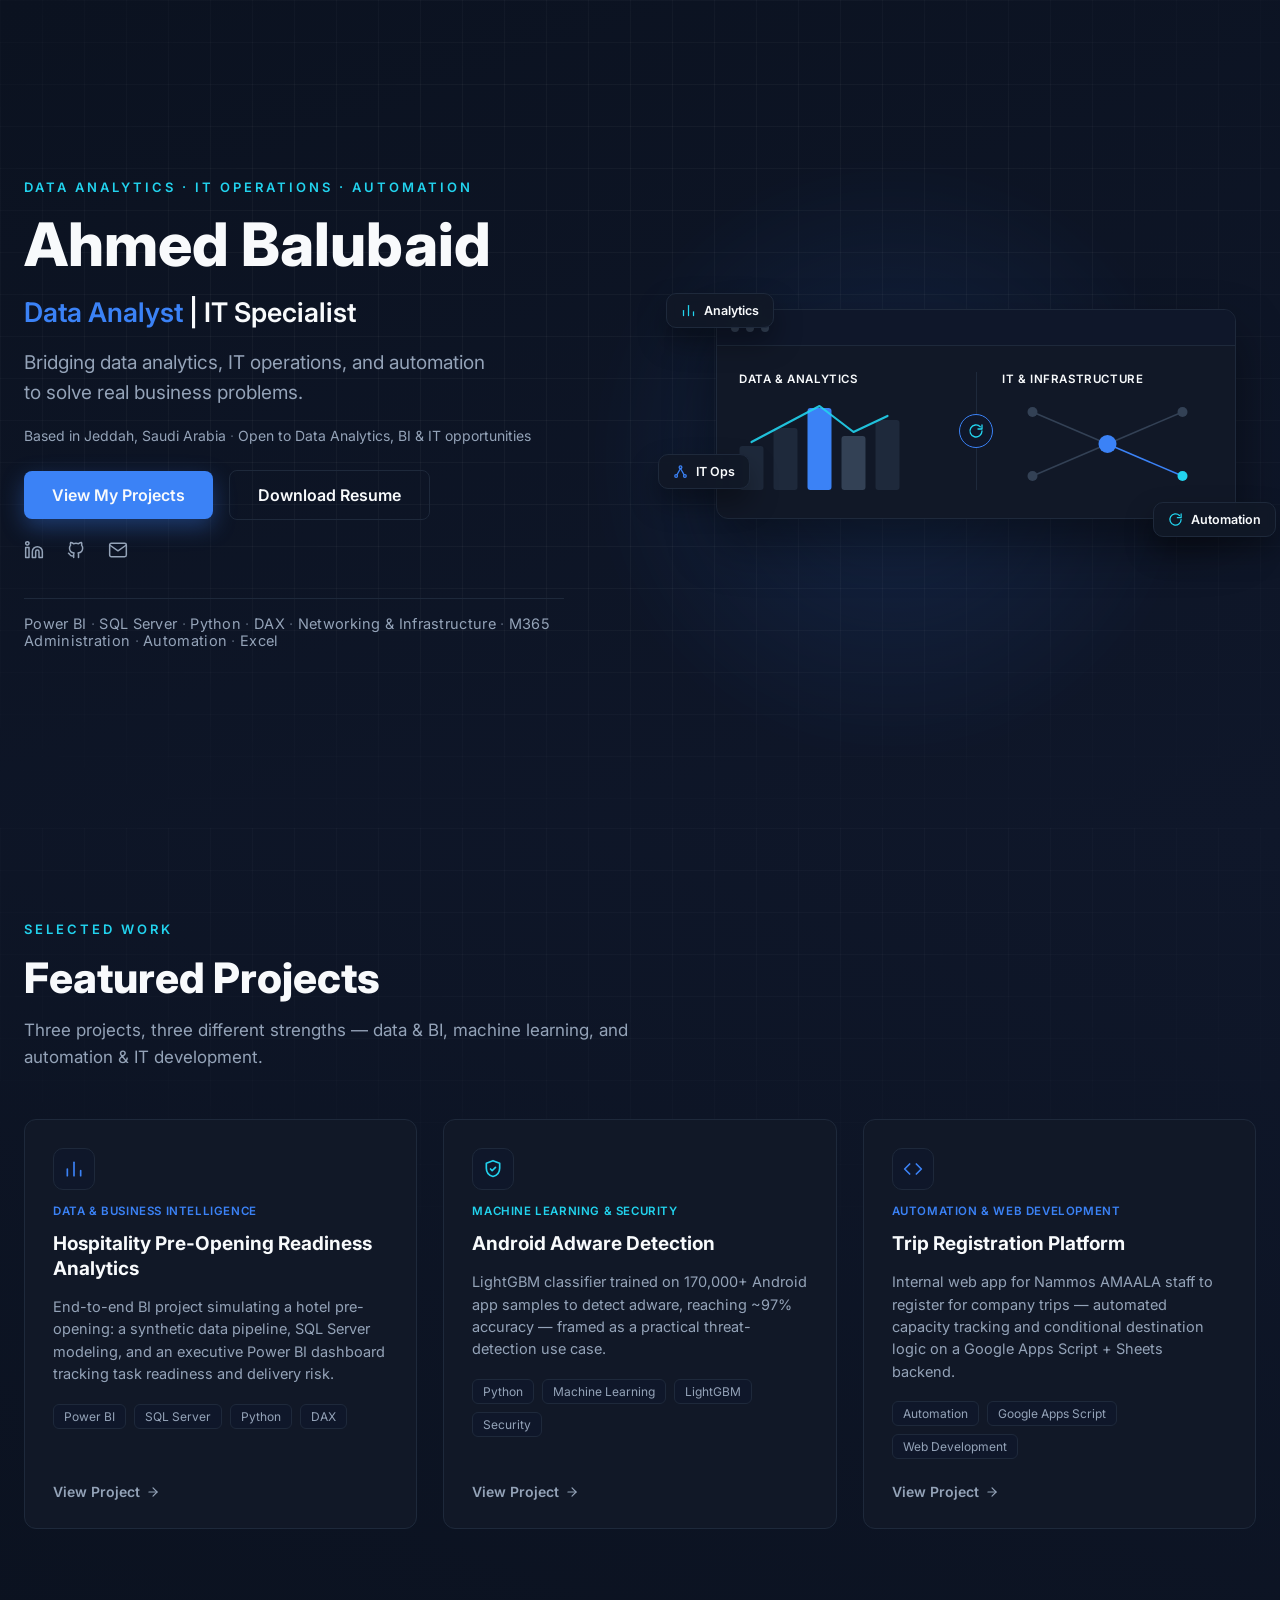
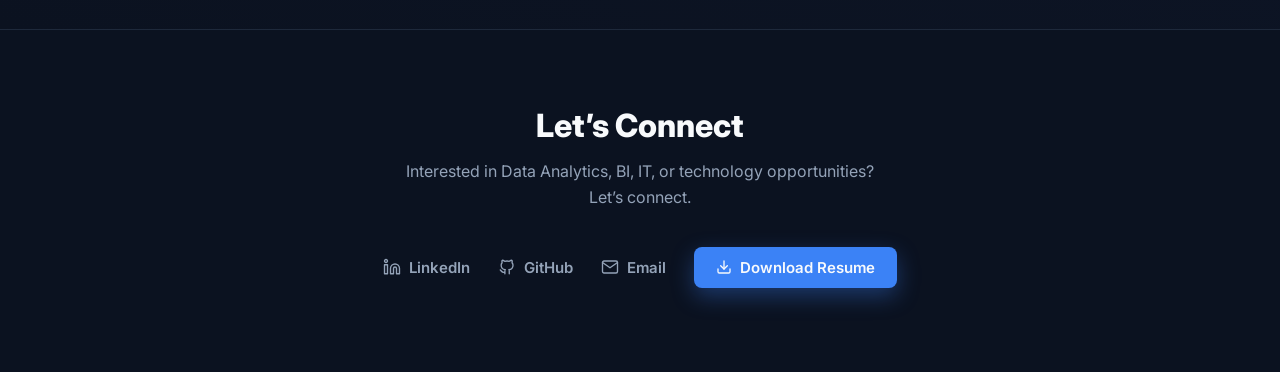
==== index.html @ 6ef2475c "Initial portfolio website" ====
<!doctype html>
<html lang="en">
<head>
  <meta charset="UTF-8" />
  <meta name="viewport" content="width=device-width, initial-scale=1.0" />
  <title>Ahmed Balubaid — Data Analyst | IT Specialist</title>
  <meta name="description" content="Portfolio of Ahmed Balubaid — Data Analyst & IT Specialist bridging data analytics, IT operations, and automation to solve real business problems." />

  <link rel="preconnect" href="https://fonts.googleapis.com">
  <link rel="preconnect" href="https://fonts.gstatic.com" crossorigin>
  <link href="https://fonts.googleapis.com/css2?family=Inter:wght@400;500;600;700;800&display=swap" rel="stylesheet">

  <link rel="stylesheet" href="assets/style.css">
</head>
<body>

  <!-- ============ HERO ============ -->
  <header class="hero" id="home">
    <div class="hero-grid" aria-hidden="true"></div>
    <div class="hero-glow" aria-hidden="true"></div>

    <div class="hero-inner">

      <div class="hero-content">
        <span class="eyebrow fade fade-1">Data Analytics &middot; IT Operations &middot; Automation</span>

        <h1 class="hero-name fade fade-2">Ahmed Balubaid</h1>

        <div class="hero-role fade fade-3">
          <span class="text-blue">Data Analyst</span> <span class="text-primary">| IT Specialist</span>
        </div>

        <p class="hero-tagline fade fade-3">
          Bridging data analytics, IT operations, and automation to solve real business problems.
        </p>

        <div class="hero-location fade fade-3">
          Based in Jeddah, Saudi Arabia <span class="dot">&middot;</span> Open to Data Analytics, BI &amp; IT opportunities
        </div>

        <div class="hero-actions fade fade-4">
          <a href="#projects" class="btn btn-primary">View My Projects</a>
          <a href="assets/AhmedBalubaid_CV.pdf" class="btn btn-secondary" download>Download Resume</a>
        </div>

        <div class="hero-social fade fade-5">
          <a class="social-link" href="https://www.linkedin.com/in/ahmedbalubaid" target="_blank" rel="noopener" aria-label="LinkedIn">
            <svg width="20" height="20" viewBox="0 0 24 24" fill="none" stroke="currentColor" stroke-width="1.8" stroke-linecap="round" stroke-linejoin="round"><path d="M16 8a6 6 0 0 1 6 6v7h-4v-7a2 2 0 0 0-2-2 2 2 0 0 0-2 2v7h-4v-7a6 6 0 0 1 6-6z"></path><rect x="2" y="9" width="4" height="12"></rect><circle cx="4" cy="4" r="2"></circle></svg>
          </a>
          <!-- TODO: replace # with your GitHub profile URL -->
          <a class="social-link" href="#" aria-label="GitHub">
            <svg width="20" height="20" viewBox="0 0 24 24" fill="none" stroke="currentColor" stroke-width="1.8" stroke-linecap="round" stroke-linejoin="round"><path d="M9 19c-4.3 1.4-4.3-2.5-6-3m12 5v-3.5c0-1 .1-1.4-.5-2 2.8-.3 5.5-1.4 5.5-6a4.6 4.6 0 0 0-1.3-3.2 4.2 4.2 0 0 0-.1-3.2s-1.1-.3-3.5 1.3a12.3 12.3 0 0 0-6.2 0C6.7 2.8 5.6 3.1 5.6 3.1a4.2 4.2 0 0 0-.1 3.2A4.6 4.6 0 0 0 4.2 9.5c0 4.6 2.7 5.7 5.5 6-.6.6-.6 1.2-.5 2V21"></path></svg>
          </a>
          <a class="social-link" href="mailto:ahmadbalubaid8@gmail.com" aria-label="Email">
            <svg width="20" height="20" viewBox="0 0 24 24" fill="none" stroke="currentColor" stroke-width="1.8" stroke-linecap="round" stroke-linejoin="round"><rect x="2" y="4" width="20" height="16" rx="2"></rect><path d="m22 6-10 7L2 6"></path></svg>
          </a>
        </div>

        <div class="hero-skills fade fade-6">
          Power BI <span class="dot">&middot;</span> SQL Server <span class="dot">&middot;</span> Python <span class="dot">&middot;</span> DAX <span class="dot">&middot;</span> Networking &amp; Infrastructure <span class="dot">&middot;</span> M365 Administration <span class="dot">&middot;</span> Automation <span class="dot">&middot;</span> Excel
        </div>
      </div>

      <div class="hero-visual">
        <div class="mockup-card fade fade-4">
          <div class="mockup-chrome"><span></span><span></span><span></span></div>

          <div class="mockup-split">
            <div class="mockup-col">
              <div class="mockup-label">Data &amp; Analytics</div>
              <svg width="100%" height="92" viewBox="0 0 210 92" fill="none">
                <rect x="0" y="48" width="24" height="44" rx="3" fill="#1E293B"></rect>
                <rect x="34" y="30" width="24" height="62" rx="3" fill="#1E293B"></rect>
                <rect x="68" y="10" width="24" height="82" rx="3" fill="#3B82F6"></rect>
                <rect x="102" y="38" width="24" height="54" rx="3" fill="#334155"></rect>
                <rect x="136" y="22" width="24" height="70" rx="3" fill="#1E293B"></rect>
                <polyline points="12,44 46,26 80,8 114,34 148,18" fill="none" stroke="#22D3EE" stroke-width="2.2" stroke-linecap="round" stroke-linejoin="round" opacity="0.9"></polyline>
              </svg>
            </div>

            <div class="mockup-bridge">
              <div class="bridge-line"></div>
              <div class="bridge-badge">
                <svg width="16" height="16" viewBox="0 0 24 24" fill="none" stroke="#22D3EE" stroke-width="2" stroke-linecap="round" stroke-linejoin="round">
                  <path d="M21 12a9 9 0 1 1-2.6-6.4"></path>
                  <path d="M21 3v6h-6"></path>
                </svg>
              </div>
            </div>

            <div class="mockup-col">
              <div class="mockup-label">IT &amp; Infrastructure</div>
              <svg width="100%" height="92" viewBox="0 0 210 92" fill="none">
                <line x1="105" y1="46" x2="30" y2="14" stroke="#334155" stroke-width="1.5"></line>
                <line x1="105" y1="46" x2="180" y2="14" stroke="#334155" stroke-width="1.5"></line>
                <line x1="105" y1="46" x2="30" y2="78" stroke="#334155" stroke-width="1.5"></line>
                <line x1="105" y1="46" x2="180" y2="78" stroke="#3B82F6" stroke-width="1.5"></line>
                <circle cx="105" cy="46" r="9" fill="#3B82F6"></circle>
                <circle cx="30" cy="14" r="5" fill="#334155"></circle>
                <circle cx="180" cy="14" r="5" fill="#334155"></circle>
                <circle cx="30" cy="78" r="5" fill="#334155"></circle>
                <circle cx="180" cy="78" r="5" fill="#22D3EE"></circle>
              </svg>
            </div>
          </div>
        </div>

        <div class="float-chip chip-a fade fade-5">
          <svg width="15" height="15" viewBox="0 0 24 24" fill="none" stroke="#22D3EE" stroke-width="2" stroke-linecap="round" stroke-linejoin="round"><line x1="4" y1="20" x2="4" y2="12"></line><line x1="12" y1="20" x2="12" y2="4"></line><line x1="20" y1="20" x2="20" y2="14"></line></svg>
          <span>Analytics</span>
        </div>

        <div class="float-chip chip-b fade fade-5">
          <svg width="15" height="15" viewBox="0 0 24 24" fill="none" stroke="#3B82F6" stroke-width="2" stroke-linecap="round" stroke-linejoin="round"><circle cx="12" cy="5" r="2.2"></circle><circle cx="5" cy="19" r="2.2"></circle><circle cx="19" cy="19" r="2.2"></circle><line x1="12" y1="7.2" x2="6.4" y2="17"></line><line x1="12" y1="7.2" x2="17.6" y2="17"></line></svg>
          <span>IT Ops</span>
        </div>

        <div class="float-chip chip-c fade fade-5">
          <svg width="15" height="15" viewBox="0 0 24 24" fill="none" stroke="#22D3EE" stroke-width="2" stroke-linecap="round" stroke-linejoin="round"><path d="M21 12a9 9 0 1 1-2.6-6.4"></path><path d="M21 3v6h-6"></path></svg>
          <span>Automation</span>
        </div>
      </div>

    </div>
  </header>

  <!-- ============ FEATURED PROJECTS ============ -->
  <section class="projects" id="projects">
    <div class="projects-grid-bg" aria-hidden="true"></div>

    <div class="projects-inner">
      <span class="eyebrow">Selected Work</span>
      <h2 class="section-title">Featured Projects</h2>
      <p class="section-subtitle">
        Three projects, three different strengths &mdash; data &amp; BI, machine learning, and automation &amp; IT development.
      </p>

      <div class="projects-grid">

        <article class="project-card">
          <div class="project-icon">
            <svg width="20" height="20" viewBox="0 0 24 24" fill="none" stroke="#3B82F6" stroke-width="2" stroke-linecap="round" stroke-linejoin="round"><line x1="4" y1="20" x2="4" y2="12"></line><line x1="12" y1="20" x2="12" y2="4"></line><line x1="20" y1="20" x2="20" y2="14"></line></svg>
          </div>
          <div class="project-tag" style="color:#3B82F6;">Data &amp; Business Intelligence</div>
          <h3 class="project-title">Hospitality Pre-Opening Readiness Analytics</h3>
          <p class="project-desc">
            End-to-end BI project simulating a hotel pre-opening: a synthetic data pipeline, SQL Server modeling, and an executive Power BI dashboard tracking task readiness and delivery risk.
          </p>
          <div class="project-tags">
            <span>Power BI</span><span>SQL Server</span><span>Python</span><span>DAX</span>
          </div>
          <!-- TODO: link to repo / case study -->
          <a class="project-link" href="#">
            View Project
            <svg width="14" height="14" viewBox="0 0 24 24" fill="none" stroke="currentColor" stroke-width="2" stroke-linecap="round" stroke-linejoin="round"><line x1="5" y1="12" x2="19" y2="12"></line><polyline points="12 5 19 12 12 19"></polyline></svg>
          </a>
        </article>

        <article class="project-card">
          <div class="project-icon">
            <svg width="20" height="20" viewBox="0 0 24 24" fill="none" stroke="#22D3EE" stroke-width="2" stroke-linecap="round" stroke-linejoin="round"><path d="M12 2 4 5v6c0 5 3.4 8.7 8 10 4.6-1.3 8-5 8-10V5z"></path><polyline points="9 12 11 14 15 10"></polyline></svg>
          </div>
          <div class="project-tag" style="color:#22D3EE;">Machine Learning &amp; Security</div>
          <h3 class="project-title">Android Adware Detection</h3>
          <p class="project-desc">
            LightGBM classifier trained on 170,000+ Android app samples to detect adware, reaching ~97% accuracy &mdash; framed as a practical threat-detection use case.
          </p>
          <div class="project-tags">
            <span>Python</span><span>Machine Learning</span><span>LightGBM</span><span>Security</span>
          </div>
          <!-- TODO: link to repo / case study -->
          <a class="project-link" href="#">
            View Project
            <svg width="14" height="14" viewBox="0 0 24 24" fill="none" stroke="currentColor" stroke-width="2" stroke-linecap="round" stroke-linejoin="round"><line x1="5" y1="12" x2="19" y2="12"></line><polyline points="12 5 19 12 12 19"></polyline></svg>
          </a>
        </article>

        <article class="project-card">
          <div class="project-icon">
            <svg width="20" height="20" viewBox="0 0 24 24" fill="none" stroke="#3B82F6" stroke-width="2" stroke-linecap="round" stroke-linejoin="round"><polyline points="16 18 22 12 16 6"></polyline><polyline points="8 6 2 12 8 18"></polyline></svg>
          </div>
          <div class="project-tag" style="color:#3B82F6;">Automation &amp; Web Development</div>
          <h3 class="project-title">Trip Registration Platform</h3>
          <p class="project-desc">
            Internal web app for Nammos AMAALA staff to register for company trips &mdash; automated capacity tracking and conditional destination logic on a Google Apps Script + Sheets backend.
          </p>
          <div class="project-tags">
            <span>Automation</span><span>Google Apps Script</span><span>Web Development</span>
          </div>
          <!-- TODO: link to repo / case study -->
          <a class="project-link" href="#">
            View Project
            <svg width="14" height="14" viewBox="0 0 24 24" fill="none" stroke="currentColor" stroke-width="2" stroke-linecap="round" stroke-linejoin="round"><line x1="5" y1="12" x2="19" y2="12"></line><polyline points="12 5 19 12 12 19"></polyline></svg>
          </a>
        </article>

      </div>
    </div>
  </section>

  <!-- ============ LET'S CONNECT / FOOTER ============ -->
  <footer class="connect" id="connect">
    <div class="connect-inner">
      <h2 class="connect-title">Let&rsquo;s Connect</h2>
      <p class="connect-text">Interested in Data Analytics, BI, IT, or technology opportunities? Let&rsquo;s connect.</p>

      <div class="connect-links">
        <a class="connect-link" href="https://www.linkedin.com/in/ahmedbalubaid" target="_blank" rel="noopener">
          <svg width="18" height="18" viewBox="0 0 24 24" fill="none" stroke="currentColor" stroke-width="1.8" stroke-linecap="round" stroke-linejoin="round"><path d="M16 8a6 6 0 0 1 6 6v7h-4v-7a2 2 0 0 0-2-2 2 2 0 0 0-2 2v7h-4v-7a6 6 0 0 1 6-6z"></path><rect x="2" y="9" width="4" height="12"></rect><circle cx="4" cy="4" r="2"></circle></svg>
          LinkedIn
        </a>
        <!-- TODO: replace # with your GitHub profile URL -->
        <a class="connect-link" href="#">
          <svg width="18" height="18" viewBox="0 0 24 24" fill="none" stroke="currentColor" stroke-width="1.8" stroke-linecap="round" stroke-linejoin="round"><path d="M9 19c-4.3 1.4-4.3-2.5-6-3m12 5v-3.5c0-1 .1-1.4-.5-2 2.8-.3 5.5-1.4 5.5-6a4.6 4.6 0 0 0-1.3-3.2 4.2 4.2 0 0 0-.1-3.2s-1.1-.3-3.5 1.3a12.3 12.3 0 0 0-6.2 0C6.7 2.8 5.6 3.1 5.6 3.1a4.2 4.2 0 0 0-.1 3.2A4.6 4.6 0 0 0 4.2 9.5c0 4.6 2.7 5.7 5.5 6-.6.6-.6 1.2-.5 2V21"></path></svg>
          GitHub
        </a>
        <a class="connect-link" href="mailto:ahmadbalubaid8@gmail.com">
          <svg width="18" height="18" viewBox="0 0 24 24" fill="none" stroke="currentColor" stroke-width="1.8" stroke-linecap="round" stroke-linejoin="round"><rect x="2" y="4" width="20" height="16" rx="2"></rect><path d="m22 6-10 7L2 6"></path></svg>
          Email
        </a>
        <a class="connect-cta" href="assets/AhmedBalubaid_CV.pdf" download>
          <svg width="16" height="16" viewBox="0 0 24 24" fill="none" stroke="currentColor" stroke-width="2" stroke-linecap="round" stroke-linejoin="round"><path d="M21 15v4a2 2 0 0 1-2 2H5a2 2 0 0 1-2-2v-4"></path><polyline points="7 10 12 15 17 10"></polyline><line x1="12" y1="15" x2="12" y2="3"></line></svg>
          Download Resume
        </a>
      </div>
    </div>
  </footer>

</body>
</html>
---- assets/style.css ----
/* =========================================================
   Ahmed Balubaid — Portfolio
   Theme: dark navy / blue / cyan
   ========================================================= */

:root {
  --bg: #0B1220;
  --bg-secondary: #0F172A;
  --card-bg: #111827;
  --text-primary: #F8FAFC;
  --text-secondary: #94A3B8;
  --text-muted: #64748B;
  --blue: #3B82F6;
  --cyan: #22D3EE;
  --border: #1E293B;
  --border-light: #334155;
  --font: 'Inter', system-ui, -apple-system, sans-serif;
}

* { box-sizing: border-box; }

html { scroll-behavior: smooth; }

body {
  margin: 0;
  font-family: var(--font);
  background: var(--bg);
  color: var(--text-primary);
}

a { text-decoration: none; color: var(--text-secondary); }
a:hover { color: var(--cyan); }

.eyebrow {
  display: inline-block;
  font-size: 13px;
  font-weight: 600;
  letter-spacing: 3px;
  text-transform: uppercase;
  color: var(--cyan);
}

.text-blue { color: var(--blue); }
.text-primary { color: var(--text-primary); }
.dot { opacity: .5; }

/* ---------- entrance animation ---------- */
@keyframes fadeUp {
  from { opacity: 0; transform: translateY(18px); }
  to   { opacity: 1; transform: translateY(0); }
}
.fade { animation: fadeUp .7s ease both; }
.fade-1 { animation-delay: .05s; }
.fade-2 { animation-delay: .15s; }
.fade-3 { animation-delay: .25s; }
.fade-4 { animation-delay: .35s; }
.fade-5 { animation-delay: .45s; }
.fade-6 { animation-delay: .55s; }

@keyframes float {
  0%, 100% { transform: translateY(0); }
  50%      { transform: translateY(-8px); }
}

/* =========================================================
   HERO
   ========================================================= */

.hero {
  position: relative;
  min-height: 92vh;
  padding: 100px 24px;
  display: flex;
  align-items: center;
  background: linear-gradient(160deg, var(--bg) 0%, var(--bg-secondary) 100%);
  overflow: hidden;
}

.hero-grid {
  position: absolute;
  inset: 0;
  background-image:
    linear-gradient(rgba(255,255,255,0.035) 1px, transparent 1px),
    linear-gradient(90deg, rgba(255,255,255,0.035) 1px, transparent 1px);
  background-size: 42px 42px;
  -webkit-mask-image: radial-gradient(ellipse 90% 80% at 50% 40%, black 40%, transparent 90%);
          mask-image: radial-gradient(ellipse 90% 80% at 50% 40%, black 40%, transparent 90%);
  pointer-events: none;
}

.hero-glow {
  position: absolute;
  right: 6%;
  top: 18%;
  width: 620px;
  height: 620px;
  max-width: 70vw;
  background: radial-gradient(circle, var(--blue) 0%, transparent 70%);
  opacity: 0.14;
  filter: blur(10px);
  pointer-events: none;
}

.hero-inner {
  position: relative;
  z-index: 1;
  width: 100%;
  max-width: 1320px;
  margin: 0 auto;
  display: flex;
  align-items: center;
  justify-content: space-between;
  gap: 56px;
}

.hero-content {
  display: flex;
  flex-direction: column;
  gap: 18px;
  max-width: 540px;
  flex-shrink: 0;
}

.hero-name {
  margin: 0;
  font-size: clamp(40px, 6vw, 60px);
  line-height: 1.06;
  font-weight: 800;
}

.hero-role {
  font-size: clamp(22px, 4vw, 27px);
  font-weight: 600;
  line-height: 1.3;
}

.hero-tagline {
  margin: 0;
  font-size: clamp(17px, 2.4vw, 19px);
  line-height: 1.6;
  color: var(--text-secondary);
  max-width: 480px;
}

.hero-location {
  font-size: 14px;
  color: var(--text-secondary);
  opacity: 0.85;
}

.hero-actions {
  display: flex;
  flex-wrap: wrap;
  align-items: center;
  gap: 16px;
  margin-top: 8px;
}

.btn {
  font-weight: 600;
  font-size: 16px;
  padding: 14px 28px;
  border-radius: 8px;
  transition: transform .18s ease, box-shadow .18s ease, border-color .18s ease;
}

.btn-primary {
  background: var(--blue);
  color: var(--text-primary);
  box-shadow: 0 8px 22px rgba(59,130,246,0.35);
}
.btn-primary:hover {
  color: var(--text-primary);
  transform: translateY(-2px);
  box-shadow: 0 12px 28px rgba(59,130,246,0.45);
}

.btn-secondary {
  background: transparent;
  color: var(--text-primary);
  border: 1px solid var(--border);
}
.btn-secondary:hover {
  color: var(--text-primary);
  border-color: var(--blue);
  transform: translateY(-2px);
}

.hero-social {
  display: flex;
  align-items: center;
  gap: 22px;
  margin-top: 2px;
}

.social-link {
  display: inline-flex;
  color: var(--text-secondary);
  transition: color .18s ease, transform .18s ease;
}
.social-link:hover { transform: translateY(-2px); }

.hero-skills {
  margin-top: 20px;
  padding-top: 16px;
  border-top: 1px solid var(--border);
  font-size: 14.5px;
  letter-spacing: .3px;
  color: var(--text-secondary);
}

/* ---------- hero visual ---------- */

.hero-visual {
  position: relative;
  width: 560px;
  max-width: 100%;
  flex-shrink: 0;
  display: flex;
  align-items: center;
  justify-content: center;
}

.mockup-card {
  position: relative;
  width: 100%;
  max-width: 520px;
  background: var(--card-bg);
  border: 1px solid var(--border);
  border-radius: 12px;
  box-shadow: 0 24px 50px rgba(0,0,0,0.4);
  overflow: hidden;
  transition: transform .25s ease, box-shadow .25s ease;
}
.mockup-card:hover {
  transform: translateY(-5px);
  box-shadow: 0 30px 60px rgba(0,0,0,0.45);
}

.mockup-chrome {
  height: 36px;
  background: var(--bg-secondary);
  border-bottom: 1px solid var(--border);
  display: flex;
  align-items: center;
  gap: 7px;
  padding: 0 14px;
}
.mockup-chrome span {
  width: 8px;
  height: 8px;
  border-radius: 50%;
  background: var(--border-light);
}

.mockup-split {
  display: grid;
  grid-template-columns: 1fr 44px 1fr;
  align-items: stretch;
  padding: 26px 22px 28px;
}

.mockup-col { display: flex; flex-direction: column; gap: 12px; }
.mockup-col:first-child { padding-right: 4px; }
.mockup-col:last-child { padding-left: 4px; }

.mockup-label {
  font-size: 11.5px;
  font-weight: 600;
  letter-spacing: .6px;
  text-transform: uppercase;
  color: var(--text-primary);
}

.mockup-bridge {
  position: relative;
  display: flex;
  align-items: center;
  justify-content: center;
}
.bridge-line {
  position: absolute;
  top: 0;
  bottom: 0;
  left: 50%;
  width: 1px;
  background: var(--border);
}
.bridge-badge {
  position: relative;
  width: 34px;
  height: 34px;
  border-radius: 50%;
  background: var(--bg-secondary);
  border: 1px solid var(--blue);
  display: flex;
  align-items: center;
  justify-content: center;
}

.float-chip {
  position: absolute;
  display: flex;
  align-items: center;
  gap: 8px;
  background: rgba(17,24,39,0.92);
  border: 1px solid var(--border);
  border-radius: 10px;
  padding: 9px 14px;
  box-shadow: 0 14px 28px rgba(0,0,0,0.35);
  backdrop-filter: blur(6px);
  font-size: 12.5px;
  font-weight: 600;
  color: var(--text-primary);
  white-space: nowrap;
}
.chip-a { top: -16px; left: -30px; animation: float 5s ease-in-out infinite; }
.chip-b { bottom: 30px; left: -38px; animation: float 5.5s ease-in-out infinite .6s; }
.chip-c { bottom: -18px; right: -20px; animation: float 4.5s ease-in-out infinite 1.1s; }

/* =========================================================
   FEATURED PROJECTS
   ========================================================= */

.projects {
  position: relative;
  padding: 90px 24px 100px;
  background: linear-gradient(200deg, var(--bg-secondary) 0%, var(--bg) 100%);
  overflow: hidden;
}

.projects-grid-bg {
  position: absolute;
  inset: 0;
  background-image:
    linear-gradient(rgba(255,255,255,0.025) 1px, transparent 1px),
    linear-gradient(90deg, rgba(255,255,255,0.025) 1px, transparent 1px);
  background-size: 42px 42px;
  -webkit-mask-image: radial-gradient(ellipse 90% 70% at 50% 0%, black 30%, transparent 85%);
          mask-image: radial-gradient(ellipse 90% 70% at 50% 0%, black 30%, transparent 85%);
  pointer-events: none;
}

.projects-inner {
  position: relative;
  z-index: 1;
  max-width: 1320px;
  margin: 0 auto;
}

.section-title {
  margin: 14px 0 0;
  font-size: clamp(30px, 5vw, 42px);
  font-weight: 800;
}

.section-subtitle {
  margin: 14px 0 0;
  font-size: 17px;
  line-height: 1.6;
  color: var(--text-secondary);
  max-width: 620px;
}

.projects-grid {
  margin-top: 48px;
  display: grid;
  grid-template-columns: repeat(3, minmax(0, 1fr));
  gap: 26px;
}

.project-card {
  display: flex;
  flex-direction: column;
  gap: 14px;
  background: var(--card-bg);
  border: 1px solid var(--border);
  border-radius: 12px;
  padding: 28px;
  transition: transform .2s ease, border-color .2s ease, box-shadow .2s ease;
}
.project-card:hover {
  transform: translateY(-4px);
  border-color: var(--border-light);
  box-shadow: 0 20px 40px rgba(0,0,0,0.35);
}

.project-icon {
  width: 42px;
  height: 42px;
  border-radius: 10px;
  background: var(--bg-secondary);
  border: 1px solid var(--border);
  display: flex;
  align-items: center;
  justify-content: center;
}

.project-tag {
  font-size: 11.5px;
  font-weight: 600;
  letter-spacing: .6px;
  text-transform: uppercase;
}

.project-title {
  margin: 0;
  font-size: 19px;
  font-weight: 700;
  line-height: 1.3;
  color: var(--text-primary);
}

.project-desc {
  margin: 0;
  font-size: 14.5px;
  line-height: 1.55;
  color: var(--text-secondary);
}

.project-tags {
  display: flex;
  flex-wrap: wrap;
  gap: 8px;
  margin-top: 4px;
}
.project-tags span {
  font-size: 12px;
  color: var(--text-secondary);
  background: var(--bg-secondary);
  border: 1px solid var(--border);
  border-radius: 6px;
  padding: 4px 10px;
}

.project-link {
  display: inline-flex;
  align-items: center;
  gap: 6px;
  margin-top: auto;
  padding-top: 10px;
  font-size: 14px;
  font-weight: 600;
  color: var(--text-secondary);
  transition: gap .15s ease, color .15s ease;
}
.project-link:hover { gap: 10px; color: var(--blue); }

/* =========================================================
   LET'S CONNECT / FOOTER
   ========================================================= */

.connect {
  background: var(--bg);
  border-top: 1px solid var(--border);
}

.connect-inner {
  max-width: 900px;
  margin: 0 auto;
  padding: 76px 24px 84px;
  display: flex;
  flex-direction: column;
  align-items: center;
  text-align: center;
  gap: 14px;
}

.connect-title {
  margin: 0;
  font-size: 32px;
  font-weight: 800;
}

.connect-text {
  margin: 0;
  font-size: 16px;
  line-height: 1.6;
  color: var(--text-secondary);
  max-width: 480px;
}

.connect-links {
  display: flex;
  flex-wrap: wrap;
  align-items: center;
  justify-content: center;
  gap: 28px;
  margin-top: 22px;
}

.connect-link {
  display: inline-flex;
  align-items: center;
  gap: 8px;
  font-size: 15px;
  font-weight: 600;
  color: var(--text-secondary);
  transition: color .18s ease, transform .18s ease;
}
.connect-link:hover { transform: translateY(-2px); }

.connect-cta {
  display: inline-flex;
  align-items: center;
  gap: 8px;
  background: var(--blue);
  color: var(--text-primary);
  font-weight: 600;
  font-size: 15px;
  padding: 11px 22px;
  border-radius: 8px;
  box-shadow: 0 8px 22px rgba(59,130,246,0.35);
  transition: transform .18s ease, box-shadow .18s ease;
}
.connect-cta:hover {
  color: var(--text-primary);
  transform: translateY(-2px);
  box-shadow: 0 12px 28px rgba(59,130,246,0.45);
}

/* =========================================================
   RESPONSIVE
   ========================================================= */

@media (max-width: 980px) {
  .hero-inner {
    flex-direction: column;
    text-align: center;
    gap: 64px;
  }
  .hero-content { align-items: center; max-width: 620px; }
  .hero-tagline { max-width: 100%; }
  .hero-actions { justify-content: center; }
  .hero-visual { width: 100%; max-width: 520px; margin-top: 20px; }
  .float-chip { display: none; }
}

@media (max-width: 760px) {
  .projects-grid { grid-template-columns: 1fr; }
}

@media (max-width: 480px) {
  .hero { padding: 80px 16px; }
  .mockup-split { grid-template-columns: 1fr 32px 1fr; padding: 20px 16px 22px; }
  .hero-actions { flex-direction: column; align-items: stretch; }
  .btn { text-align: center; }
}
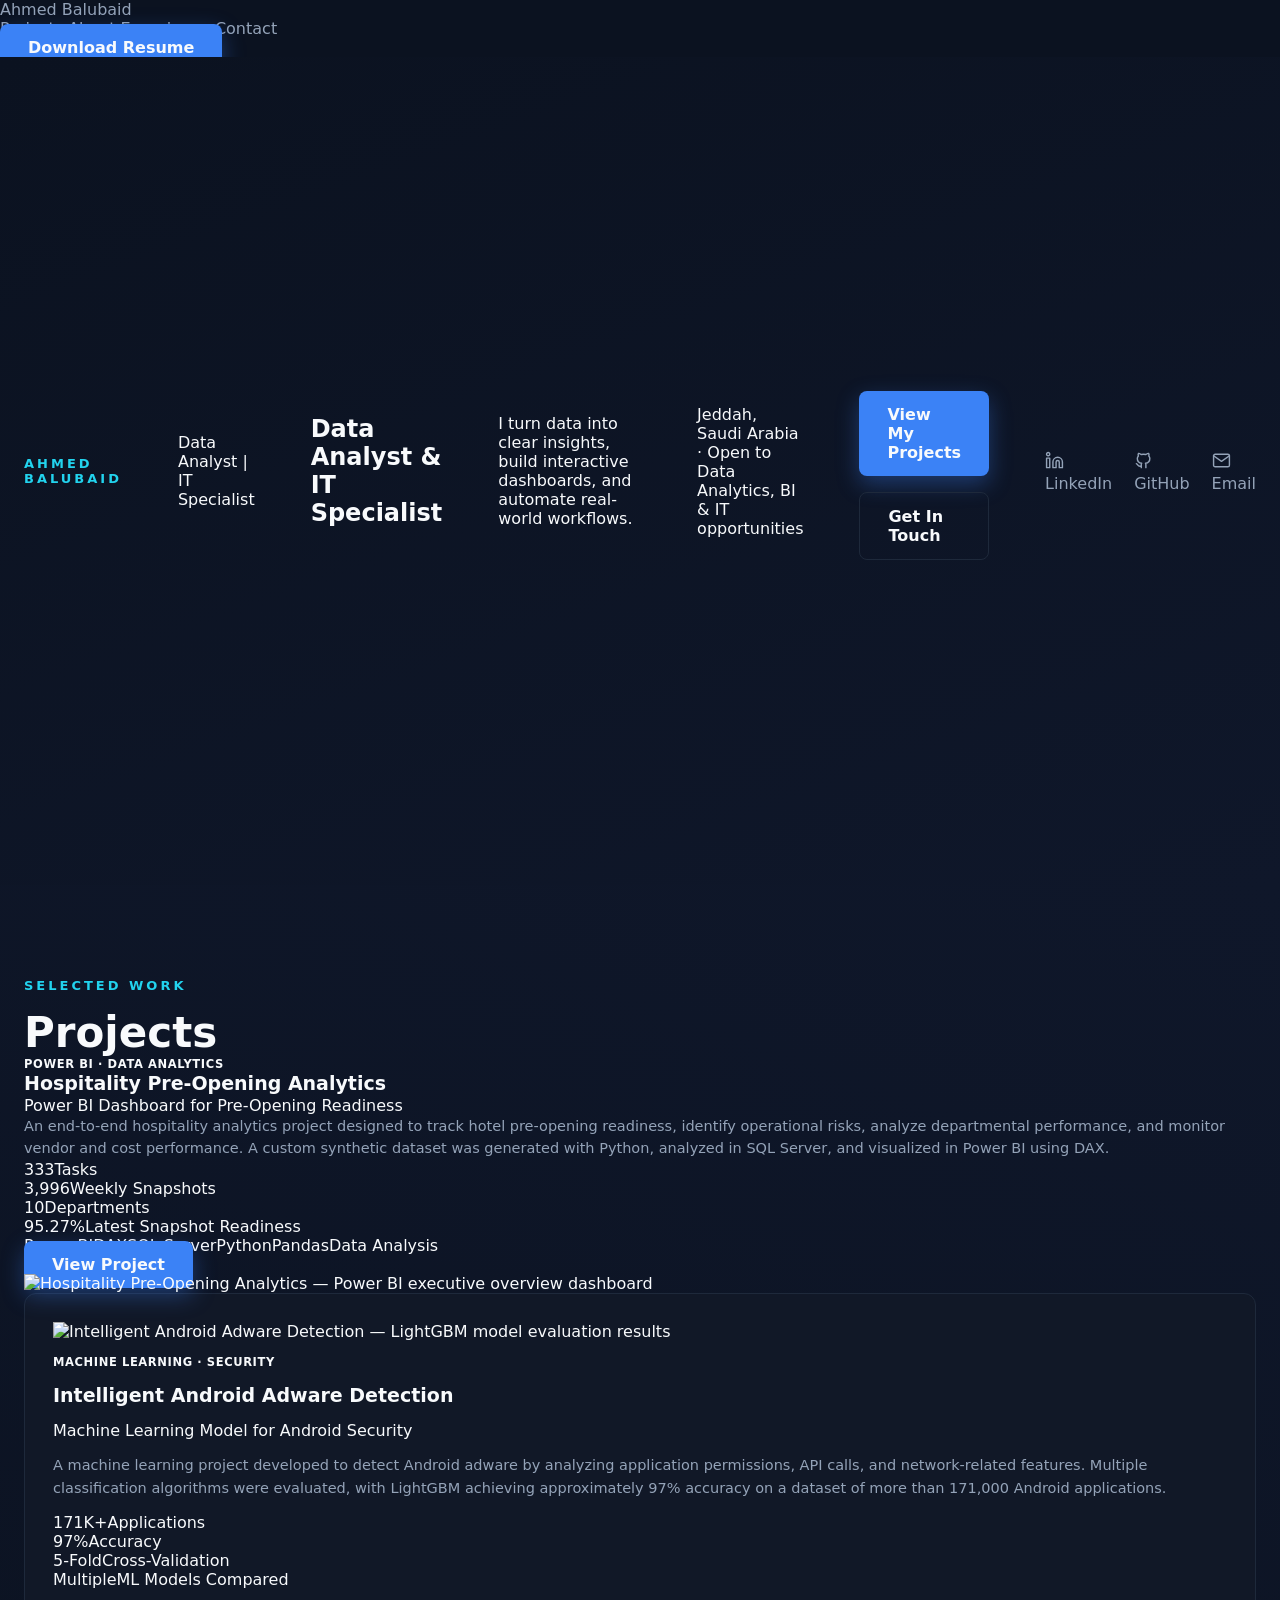
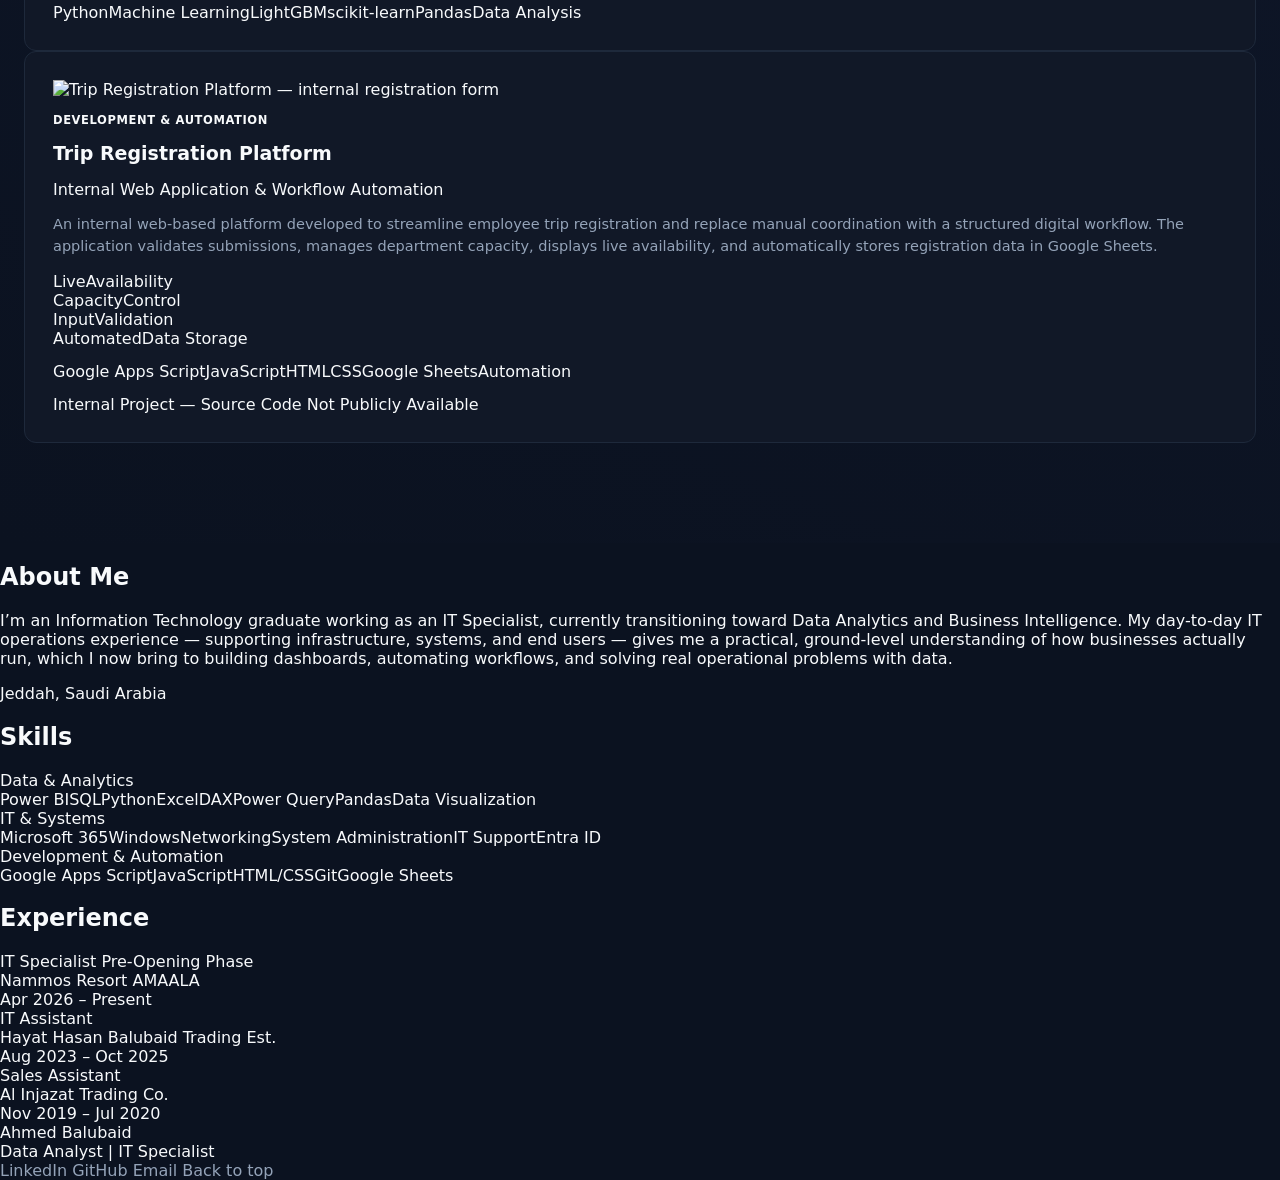
==== commit 4734f636: "Add files via upload" ====
--- a/index.html
+++ b/index.html
@@ -4,224 +4,241 @@
   <meta charset="UTF-8" />
   <meta name="viewport" content="width=device-width, initial-scale=1.0" />
   <title>Ahmed Balubaid — Data Analyst | IT Specialist</title>
-  <meta name="description" content="Portfolio of Ahmed Balubaid — Data Analyst & IT Specialist bridging data analytics, IT operations, and automation to solve real business problems." />
+  <meta name="description" content="Ahmed Balubaid — Data Analyst & IT Specialist. I turn data into clear insights, build interactive dashboards, and automate real-world workflows." />
 
   <link rel="preconnect" href="https://fonts.googleapis.com">
   <link rel="preconnect" href="https://fonts.gstatic.com" crossorigin>
-  <link href="https://fonts.googleapis.com/css2?family=Inter:wght@400;500;600;700;800&display=swap" rel="stylesheet">
+  <link href="https://fonts.googleapis.com/css2?family=Public+Sans:wght@400;500;600;700;800&family=Lora:ital,wght@0,500;0,600;1,500&display=swap" rel="stylesheet">
 
   <link rel="stylesheet" href="assets/style.css">
 </head>
 <body>
 
-  <!-- ============ HERO ============ -->
-  <header class="hero" id="home">
-    <div class="hero-grid" aria-hidden="true"></div>
-    <div class="hero-glow" aria-hidden="true"></div>
-
-    <div class="hero-inner">
-
-      <div class="hero-content">
-        <span class="eyebrow fade fade-1">Data Analytics &middot; IT Operations &middot; Automation</span>
-
-        <h1 class="hero-name fade fade-2">Ahmed Balubaid</h1>
-
-        <div class="hero-role fade fade-3">
-          <span class="text-blue">Data Analyst</span> <span class="text-primary">| IT Specialist</span>
-        </div>
-
-        <p class="hero-tagline fade fade-3">
-          Bridging data analytics, IT operations, and automation to solve real business problems.
+  <a id="top"></a>
+
+  <!-- ============ NAV ============ -->
+  <header class="site-nav">
+    <div class="nav-inner">
+      <a class="nav-logo" href="#top">Ahmed Balubaid</a>
+      <nav class="nav-links" aria-label="Primary">
+        <a href="#projects">Projects</a>
+        <a href="#about">About</a>
+        <a href="#experience">Experience</a>
+        <a href="#contact">Contact</a>
+      </nav>
+      <a class="btn btn-primary btn-nav" href="assets/AhmedBalubaid_CV.pdf" download>Download Resume</a>
+    </div>
+  </header>
+
+  <main>
+    <!-- ============ HERO ============ -->
+    <section class="hero" id="home">
+      <div class="hero-inner">
+        <span class="eyebrow">Ahmed Balubaid</span>
+        <div class="hero-subrole">Data Analyst | IT Specialist</div>
+
+        <h1 class="hero-title">Data Analyst &amp; IT Specialist</h1>
+
+        <p class="hero-text">
+          I turn data into clear insights, build interactive dashboards, and automate real-world workflows.
         </p>
 
-        <div class="hero-location fade fade-3">
-          Based in Jeddah, Saudi Arabia <span class="dot">&middot;</span> Open to Data Analytics, BI &amp; IT opportunities
-        </div>
-
-        <div class="hero-actions fade fade-4">
+        <div class="hero-meta">
+          <span>Jeddah, Saudi Arabia</span>
+          <span class="meta-dot">&middot;</span>
+          <span class="meta-accent">Open to Data Analytics, BI &amp; IT opportunities</span>
+        </div>
+
+        <div class="hero-actions">
           <a href="#projects" class="btn btn-primary">View My Projects</a>
-          <a href="assets/AhmedBalubaid_CV.pdf" class="btn btn-secondary" download>Download Resume</a>
-        </div>
-
-        <div class="hero-social fade fade-5">
-          <a class="social-link" href="https://www.linkedin.com/in/ahmedbalubaid" target="_blank" rel="noopener" aria-label="LinkedIn">
-            <svg width="20" height="20" viewBox="0 0 24 24" fill="none" stroke="currentColor" stroke-width="1.8" stroke-linecap="round" stroke-linejoin="round"><path d="M16 8a6 6 0 0 1 6 6v7h-4v-7a2 2 0 0 0-2-2 2 2 0 0 0-2 2v7h-4v-7a6 6 0 0 1 6-6z"></path><rect x="2" y="9" width="4" height="12"></rect><circle cx="4" cy="4" r="2"></circle></svg>
+          <a href="#contact" class="btn btn-secondary">Get In Touch</a>
+        </div>
+
+        <div class="hero-social">
+          <a href="https://www.linkedin.com/in/ahmedbalubaid" target="_blank" rel="noopener" aria-label="LinkedIn">
+            <svg width="19" height="19" viewBox="0 0 24 24" fill="none" stroke="currentColor" stroke-width="1.8" stroke-linecap="round" stroke-linejoin="round"><path d="M16 8a6 6 0 0 1 6 6v7h-4v-7a2 2 0 0 0-2-2 2 2 0 0 0-2 2v7h-4v-7a6 6 0 0 1 6-6z"></path><rect x="2" y="9" width="4" height="12"></rect><circle cx="4" cy="4" r="2"></circle></svg>
+            LinkedIn
           </a>
           <!-- TODO: replace # with your GitHub profile URL -->
-          <a class="social-link" href="#" aria-label="GitHub">
-            <svg width="20" height="20" viewBox="0 0 24 24" fill="none" stroke="currentColor" stroke-width="1.8" stroke-linecap="round" stroke-linejoin="round"><path d="M9 19c-4.3 1.4-4.3-2.5-6-3m12 5v-3.5c0-1 .1-1.4-.5-2 2.8-.3 5.5-1.4 5.5-6a4.6 4.6 0 0 0-1.3-3.2 4.2 4.2 0 0 0-.1-3.2s-1.1-.3-3.5 1.3a12.3 12.3 0 0 0-6.2 0C6.7 2.8 5.6 3.1 5.6 3.1a4.2 4.2 0 0 0-.1 3.2A4.6 4.6 0 0 0 4.2 9.5c0 4.6 2.7 5.7 5.5 6-.6.6-.6 1.2-.5 2V21"></path></svg>
+          <a href="#" aria-label="GitHub">
+            <svg width="19" height="19" viewBox="0 0 24 24" fill="none" stroke="currentColor" stroke-width="1.8" stroke-linecap="round" stroke-linejoin="round"><path d="M9 19c-4.3 1.4-4.3-2.5-6-3m12 5v-3.5c0-1 .1-1.4-.5-2 2.8-.3 5.5-1.4 5.5-6a4.6 4.6 0 0 0-1.3-3.2 4.2 4.2 0 0 0-.1-3.2s-1.1-.3-3.5 1.3a12.3 12.3 0 0 0-6.2 0C6.7 2.8 5.6 3.1 5.6 3.1a4.2 4.2 0 0 0-.1 3.2A4.6 4.6 0 0 0 4.2 9.5c0 4.6 2.7 5.7 5.5 6-.6.6-.6 1.2-.5 2V21"></path></svg>
+            GitHub
           </a>
-          <a class="social-link" href="mailto:ahmadbalubaid8@gmail.com" aria-label="Email">
-            <svg width="20" height="20" viewBox="0 0 24 24" fill="none" stroke="currentColor" stroke-width="1.8" stroke-linecap="round" stroke-linejoin="round"><rect x="2" y="4" width="20" height="16" rx="2"></rect><path d="m22 6-10 7L2 6"></path></svg>
+          <a href="mailto:ahmadbalubaid8@gmail.com" aria-label="Email">
+            <svg width="19" height="19" viewBox="0 0 24 24" fill="none" stroke="currentColor" stroke-width="1.8" stroke-linecap="round" stroke-linejoin="round"><rect x="2" y="4" width="20" height="16" rx="2"></rect><path d="m22 6-10 7L2 6"></path></svg>
+            Email
           </a>
         </div>
-
-        <div class="hero-skills fade fade-6">
-          Power BI <span class="dot">&middot;</span> SQL Server <span class="dot">&middot;</span> Python <span class="dot">&middot;</span> DAX <span class="dot">&middot;</span> Networking &amp; Infrastructure <span class="dot">&middot;</span> M365 Administration <span class="dot">&middot;</span> Automation <span class="dot">&middot;</span> Excel
-        </div>
-      </div>
-
-      <div class="hero-visual">
-        <div class="mockup-card fade fade-4">
-          <div class="mockup-chrome"><span></span><span></span><span></span></div>
-
-          <div class="mockup-split">
-            <div class="mockup-col">
-              <div class="mockup-label">Data &amp; Analytics</div>
-              <svg width="100%" height="92" viewBox="0 0 210 92" fill="none">
-                <rect x="0" y="48" width="24" height="44" rx="3" fill="#1E293B"></rect>
-                <rect x="34" y="30" width="24" height="62" rx="3" fill="#1E293B"></rect>
-                <rect x="68" y="10" width="24" height="82" rx="3" fill="#3B82F6"></rect>
-                <rect x="102" y="38" width="24" height="54" rx="3" fill="#334155"></rect>
-                <rect x="136" y="22" width="24" height="70" rx="3" fill="#1E293B"></rect>
-                <polyline points="12,44 46,26 80,8 114,34 148,18" fill="none" stroke="#22D3EE" stroke-width="2.2" stroke-linecap="round" stroke-linejoin="round" opacity="0.9"></polyline>
-              </svg>
-            </div>
-
-            <div class="mockup-bridge">
-              <div class="bridge-line"></div>
-              <div class="bridge-badge">
-                <svg width="16" height="16" viewBox="0 0 24 24" fill="none" stroke="#22D3EE" stroke-width="2" stroke-linecap="round" stroke-linejoin="round">
-                  <path d="M21 12a9 9 0 1 1-2.6-6.4"></path>
-                  <path d="M21 3v6h-6"></path>
-                </svg>
-              </div>
-            </div>
-
-            <div class="mockup-col">
-              <div class="mockup-label">IT &amp; Infrastructure</div>
-              <svg width="100%" height="92" viewBox="0 0 210 92" fill="none">
-                <line x1="105" y1="46" x2="30" y2="14" stroke="#334155" stroke-width="1.5"></line>
-                <line x1="105" y1="46" x2="180" y2="14" stroke="#334155" stroke-width="1.5"></line>
-                <line x1="105" y1="46" x2="30" y2="78" stroke="#334155" stroke-width="1.5"></line>
-                <line x1="105" y1="46" x2="180" y2="78" stroke="#3B82F6" stroke-width="1.5"></line>
-                <circle cx="105" cy="46" r="9" fill="#3B82F6"></circle>
-                <circle cx="30" cy="14" r="5" fill="#334155"></circle>
-                <circle cx="180" cy="14" r="5" fill="#334155"></circle>
-                <circle cx="30" cy="78" r="5" fill="#334155"></circle>
-                <circle cx="180" cy="78" r="5" fill="#22D3EE"></circle>
-              </svg>
-            </div>
-          </div>
-        </div>
-
-        <div class="float-chip chip-a fade fade-5">
-          <svg width="15" height="15" viewBox="0 0 24 24" fill="none" stroke="#22D3EE" stroke-width="2" stroke-linecap="round" stroke-linejoin="round"><line x1="4" y1="20" x2="4" y2="12"></line><line x1="12" y1="20" x2="12" y2="4"></line><line x1="20" y1="20" x2="20" y2="14"></line></svg>
-          <span>Analytics</span>
-        </div>
-
-        <div class="float-chip chip-b fade fade-5">
-          <svg width="15" height="15" viewBox="0 0 24 24" fill="none" stroke="#3B82F6" stroke-width="2" stroke-linecap="round" stroke-linejoin="round"><circle cx="12" cy="5" r="2.2"></circle><circle cx="5" cy="19" r="2.2"></circle><circle cx="19" cy="19" r="2.2"></circle><line x1="12" y1="7.2" x2="6.4" y2="17"></line><line x1="12" y1="7.2" x2="17.6" y2="17"></line></svg>
-          <span>IT Ops</span>
-        </div>
-
-        <div class="float-chip chip-c fade fade-5">
-          <svg width="15" height="15" viewBox="0 0 24 24" fill="none" stroke="#22D3EE" stroke-width="2" stroke-linecap="round" stroke-linejoin="round"><path d="M21 12a9 9 0 1 1-2.6-6.4"></path><path d="M21 3v6h-6"></path></svg>
-          <span>Automation</span>
-        </div>
-      </div>
-
-    </div>
-  </header>
-
-  <!-- ============ FEATURED PROJECTS ============ -->
-  <section class="projects" id="projects">
-    <div class="projects-grid-bg" aria-hidden="true"></div>
-
-    <div class="projects-inner">
-      <span class="eyebrow">Selected Work</span>
-      <h2 class="section-title">Featured Projects</h2>
-      <p class="section-subtitle">
-        Three projects, three different strengths &mdash; data &amp; BI, machine learning, and automation &amp; IT development.
-      </p>
-
-      <div class="projects-grid">
-
-        <article class="project-card">
-          <div class="project-icon">
-            <svg width="20" height="20" viewBox="0 0 24 24" fill="none" stroke="#3B82F6" stroke-width="2" stroke-linecap="round" stroke-linejoin="round"><line x1="4" y1="20" x2="4" y2="12"></line><line x1="12" y1="20" x2="12" y2="4"></line><line x1="20" y1="20" x2="20" y2="14"></line></svg>
-          </div>
-          <div class="project-tag" style="color:#3B82F6;">Data &amp; Business Intelligence</div>
-          <h3 class="project-title">Hospitality Pre-Opening Readiness Analytics</h3>
-          <p class="project-desc">
-            End-to-end BI project simulating a hotel pre-opening: a synthetic data pipeline, SQL Server modeling, and an executive Power BI dashboard tracking task readiness and delivery risk.
-          </p>
-          <div class="project-tags">
-            <span>Power BI</span><span>SQL Server</span><span>Python</span><span>DAX</span>
-          </div>
-          <!-- TODO: link to repo / case study -->
-          <a class="project-link" href="#">
-            View Project
-            <svg width="14" height="14" viewBox="0 0 24 24" fill="none" stroke="currentColor" stroke-width="2" stroke-linecap="round" stroke-linejoin="round"><line x1="5" y1="12" x2="19" y2="12"></line><polyline points="12 5 19 12 12 19"></polyline></svg>
-          </a>
+      </div>
+    </section>
+
+    <!-- ============ PROJECTS ============ -->
+    <section class="projects" id="projects">
+      <div class="section-inner">
+        <span class="eyebrow">Selected Work</span>
+        <h2 class="section-title">Projects</h2>
+
+        <!-- Featured project -->
+        <article class="project-featured">
+          <div class="project-featured-copy">
+            <div class="project-tag">Power BI &middot; Data Analytics</div>
+            <h3 class="project-title">Hospitality Pre-Opening Analytics</h3>
+            <div class="project-subtitle">Power BI Dashboard for Pre-Opening Readiness</div>
+            <p class="project-desc">
+              An end-to-end hospitality analytics project designed to track hotel pre-opening readiness, identify operational risks, analyze departmental performance, and monitor vendor and cost performance. A custom synthetic dataset was generated with Python, analyzed in SQL Server, and visualized in Power BI using DAX.
+            </p>
+
+            <div class="project-stats">
+              <div class="stat"><span class="stat-num">333</span><span class="stat-label">Tasks</span></div>
+              <div class="stat"><span class="stat-num">3,996</span><span class="stat-label">Weekly Snapshots</span></div>
+              <div class="stat"><span class="stat-num">10</span><span class="stat-label">Departments</span></div>
+              <div class="stat"><span class="stat-num">95.27%</span><span class="stat-label">Latest Snapshot Readiness</span></div>
+            </div>
+
+            <div class="tag-row">
+              <span>Power BI</span><span>DAX</span><span>SQL Server</span><span>Python</span><span>Pandas</span><span>Data Analysis</span>
+            </div>
+
+            <a class="btn btn-primary" href="https://github.com/ahmadbalubaid/hospitality-preopening-analytics" target="_blank" rel="noopener">View Project</a>
+          </div>
+
+          <div class="project-featured-media">
+            <img src="assets/images/hospitality-dashboard.png" alt="Hospitality Pre-Opening Analytics — Power BI executive overview dashboard">
+          </div>
         </article>
 
-        <article class="project-card">
-          <div class="project-icon">
-            <svg width="20" height="20" viewBox="0 0 24 24" fill="none" stroke="#22D3EE" stroke-width="2" stroke-linecap="round" stroke-linejoin="round"><path d="M12 2 4 5v6c0 5 3.4 8.7 8 10 4.6-1.3 8-5 8-10V5z"></path><polyline points="9 12 11 14 15 10"></polyline></svg>
-          </div>
-          <div class="project-tag" style="color:#22D3EE;">Machine Learning &amp; Security</div>
-          <h3 class="project-title">Android Adware Detection</h3>
-          <p class="project-desc">
-            LightGBM classifier trained on 170,000+ Android app samples to detect adware, reaching ~97% accuracy &mdash; framed as a practical threat-detection use case.
-          </p>
-          <div class="project-tags">
-            <span>Python</span><span>Machine Learning</span><span>LightGBM</span><span>Security</span>
-          </div>
-          <!-- TODO: link to repo / case study -->
-          <a class="project-link" href="#">
-            View Project
-            <svg width="14" height="14" viewBox="0 0 24 24" fill="none" stroke="currentColor" stroke-width="2" stroke-linecap="round" stroke-linejoin="round"><line x1="5" y1="12" x2="19" y2="12"></line><polyline points="12 5 19 12 12 19"></polyline></svg>
-          </a>
-        </article>
-
-        <article class="project-card">
-          <div class="project-icon">
-            <svg width="20" height="20" viewBox="0 0 24 24" fill="none" stroke="#3B82F6" stroke-width="2" stroke-linecap="round" stroke-linejoin="round"><polyline points="16 18 22 12 16 6"></polyline><polyline points="8 6 2 12 8 18"></polyline></svg>
-          </div>
-          <div class="project-tag" style="color:#3B82F6;">Automation &amp; Web Development</div>
-          <h3 class="project-title">Trip Registration Platform</h3>
-          <p class="project-desc">
-            Internal web app for Nammos AMAALA staff to register for company trips &mdash; automated capacity tracking and conditional destination logic on a Google Apps Script + Sheets backend.
-          </p>
-          <div class="project-tags">
-            <span>Automation</span><span>Google Apps Script</span><span>Web Development</span>
-          </div>
-          <!-- TODO: link to repo / case study -->
-          <a class="project-link" href="#">
-            View Project
-            <svg width="14" height="14" viewBox="0 0 24 24" fill="none" stroke="currentColor" stroke-width="2" stroke-linecap="round" stroke-linejoin="round"><line x1="5" y1="12" x2="19" y2="12"></line><polyline points="12 5 19 12 12 19"></polyline></svg>
-          </a>
-        </article>
-
-      </div>
-    </div>
-  </section>
-
-  <!-- ============ LET'S CONNECT / FOOTER ============ -->
-  <footer class="connect" id="connect">
-    <div class="connect-inner">
-      <h2 class="connect-title">Let&rsquo;s Connect</h2>
-      <p class="connect-text">Interested in Data Analytics, BI, IT, or technology opportunities? Let&rsquo;s connect.</p>
-
-      <div class="connect-links">
-        <a class="connect-link" href="https://www.linkedin.com/in/ahmedbalubaid" target="_blank" rel="noopener">
-          <svg width="18" height="18" viewBox="0 0 24 24" fill="none" stroke="currentColor" stroke-width="1.8" stroke-linecap="round" stroke-linejoin="round"><path d="M16 8a6 6 0 0 1 6 6v7h-4v-7a2 2 0 0 0-2-2 2 2 0 0 0-2 2v7h-4v-7a6 6 0 0 1 6-6z"></path><rect x="2" y="9" width="4" height="12"></rect><circle cx="4" cy="4" r="2"></circle></svg>
-          LinkedIn
-        </a>
+        <!-- Secondary projects -->
+        <div class="project-grid">
+          <article class="project-card">
+            <div class="card-media card-media-portrait">
+              <img src="assets/images/adware-detection-results.png" alt="Intelligent Android Adware Detection — LightGBM model evaluation results">
+            </div>
+            <div class="project-tag">Machine Learning &middot; Security</div>
+            <h3 class="project-title">Intelligent Android Adware Detection</h3>
+            <div class="project-subtitle">Machine Learning Model for Android Security</div>
+            <p class="project-desc">
+              A machine learning project developed to detect Android adware by analyzing application permissions, API calls, and network-related features. Multiple classification algorithms were evaluated, with LightGBM achieving approximately 97% accuracy on a dataset of more than 171,000 Android applications.
+            </p>
+
+            <div class="mini-stats">
+              <div class="mini-stat"><span class="mini-stat-num">171K+</span><span class="mini-stat-label">Applications</span></div>
+              <div class="mini-stat"><span class="mini-stat-num">97%</span><span class="mini-stat-label">Accuracy</span></div>
+              <div class="mini-stat"><span class="mini-stat-num">5-Fold</span><span class="mini-stat-label">Cross-Validation</span></div>
+              <div class="mini-stat"><span class="mini-stat-num">Multiple</span><span class="mini-stat-label">ML Models Compared</span></div>
+            </div>
+
+            <div class="tag-row">
+              <span>Python</span><span>Machine Learning</span><span>LightGBM</span><span>scikit-learn</span><span>Pandas</span><span>Data Analysis</span>
+            </div>
+          </article>
+
+          <article class="project-card">
+            <div class="card-media card-media-portrait">
+              <img src="assets/images/trip-registration-app.png" alt="Trip Registration Platform — internal registration form">
+            </div>
+            <div class="project-tag">Development &amp; Automation</div>
+            <h3 class="project-title">Trip Registration Platform</h3>
+            <div class="project-subtitle">Internal Web Application &amp; Workflow Automation</div>
+            <p class="project-desc">
+              An internal web-based platform developed to streamline employee trip registration and replace manual coordination with a structured digital workflow. The application validates submissions, manages department capacity, displays live availability, and automatically stores registration data in Google Sheets.
+            </p>
+
+            <div class="mini-stats">
+              <div class="mini-stat"><span class="mini-stat-num">Live</span><span class="mini-stat-label">Availability</span></div>
+              <div class="mini-stat"><span class="mini-stat-num">Capacity</span><span class="mini-stat-label">Control</span></div>
+              <div class="mini-stat"><span class="mini-stat-num">Input</span><span class="mini-stat-label">Validation</span></div>
+              <div class="mini-stat"><span class="mini-stat-num">Automated</span><span class="mini-stat-label">Data Storage</span></div>
+            </div>
+
+            <div class="tag-row">
+              <span>Google Apps Script</span><span>JavaScript</span><span>HTML</span><span>CSS</span><span>Google Sheets</span><span>Automation</span>
+            </div>
+
+            <div class="project-note">Internal Project &mdash; Source Code Not Publicly Available</div>
+          </article>
+        </div>
+      </div>
+    </section>
+
+    <!-- ============ ABOUT / SKILLS / EXPERIENCE ============ -->
+    <section class="about" id="about">
+      <div class="section-inner">
+        <div class="about-grid">
+
+          <div class="about-col">
+            <h2 class="col-heading">About Me</h2>
+            <p class="about-text">
+              I&rsquo;m an Information Technology graduate working as an IT Specialist, currently transitioning toward Data Analytics and Business Intelligence. My day-to-day IT operations experience &mdash; supporting infrastructure, systems, and end users &mdash; gives me a practical, ground-level understanding of how businesses actually run, which I now bring to building dashboards, automating workflows, and solving real operational problems with data.
+            </p>
+            <div class="about-location">Jeddah, Saudi Arabia</div>
+          </div>
+
+          <div class="about-col">
+            <h2 class="col-heading">Skills</h2>
+            <div class="skill-group">
+              <div class="skill-group-label">Data &amp; Analytics</div>
+              <div class="tag-row">
+                <span>Power BI</span><span>SQL</span><span>Python</span><span>Excel</span><span>DAX</span><span>Power Query</span><span>Pandas</span><span>Data Visualization</span>
+              </div>
+            </div>
+            <div class="skill-group">
+              <div class="skill-group-label">IT &amp; Systems</div>
+              <div class="tag-row">
+                <span>Microsoft 365</span><span>Windows</span><span>Networking</span><span>System Administration</span><span>IT Support</span><span>Entra ID</span>
+              </div>
+            </div>
+            <div class="skill-group">
+              <div class="skill-group-label">Development &amp; Automation</div>
+              <div class="tag-row">
+                <span>Google Apps Script</span><span>JavaScript</span><span>HTML/CSS</span><span>Git</span><span>Google Sheets</span>
+              </div>
+            </div>
+          </div>
+
+          <div class="about-col" id="experience">
+            <h2 class="col-heading">Experience</h2>
+
+            <div class="exp-item">
+              <div class="exp-title-row">
+                <span class="exp-title">IT Specialist</span>
+                <span class="exp-badge">Pre-Opening Phase</span>
+              </div>
+              <div class="exp-company">Nammos Resort AMAALA</div>
+              <div class="exp-dates">Apr 2026 &ndash; Present</div>
+            </div>
+
+            <div class="exp-item">
+              <div class="exp-title-row"><span class="exp-title">IT Assistant</span></div>
+              <div class="exp-company">Hayat Hasan Balubaid Trading Est.</div>
+              <div class="exp-dates">Aug 2023 &ndash; Oct 2025</div>
+            </div>
+
+            <div class="exp-item">
+              <div class="exp-title-row"><span class="exp-title">Sales Assistant</span></div>
+              <div class="exp-company">Al Injazat Trading Co.</div>
+              <div class="exp-dates">Nov 2019 &ndash; Jul 2020</div>
+            </div>
+          </div>
+
+        </div>
+      </div>
+    </section>
+  </main>
+
+  <!-- ============ FOOTER ============ -->
+  <footer class="site-footer" id="contact">
+    <div class="footer-inner">
+      <div class="footer-identity">
+        <div class="footer-name">Ahmed Balubaid</div>
+        <div class="footer-role">Data Analyst | IT Specialist</div>
+      </div>
+
+      <div class="footer-links">
+        <a href="https://www.linkedin.com/in/ahmedbalubaid" target="_blank" rel="noopener">LinkedIn</a>
         <!-- TODO: replace # with your GitHub profile URL -->
-        <a class="connect-link" href="#">
-          <svg width="18" height="18" viewBox="0 0 24 24" fill="none" stroke="currentColor" stroke-width="1.8" stroke-linecap="round" stroke-linejoin="round"><path d="M9 19c-4.3 1.4-4.3-2.5-6-3m12 5v-3.5c0-1 .1-1.4-.5-2 2.8-.3 5.5-1.4 5.5-6a4.6 4.6 0 0 0-1.3-3.2 4.2 4.2 0 0 0-.1-3.2s-1.1-.3-3.5 1.3a12.3 12.3 0 0 0-6.2 0C6.7 2.8 5.6 3.1 5.6 3.1a4.2 4.2 0 0 0-.1 3.2A4.6 4.6 0 0 0 4.2 9.5c0 4.6 2.7 5.7 5.5 6-.6.6-.6 1.2-.5 2V21"></path></svg>
-          GitHub
-        </a>
-        <a class="connect-link" href="mailto:ahmadbalubaid8@gmail.com">
-          <svg width="18" height="18" viewBox="0 0 24 24" fill="none" stroke="currentColor" stroke-width="1.8" stroke-linecap="round" stroke-linejoin="round"><rect x="2" y="4" width="20" height="16" rx="2"></rect><path d="m22 6-10 7L2 6"></path></svg>
-          Email
-        </a>
-        <a class="connect-cta" href="assets/AhmedBalubaid_CV.pdf" download>
-          <svg width="16" height="16" viewBox="0 0 24 24" fill="none" stroke="currentColor" stroke-width="2" stroke-linecap="round" stroke-linejoin="round"><path d="M21 15v4a2 2 0 0 1-2 2H5a2 2 0 0 1-2-2v-4"></path><polyline points="7 10 12 15 17 10"></polyline><line x1="12" y1="15" x2="12" y2="3"></line></svg>
-          Download Resume
-        </a>
+        <a href="#">GitHub</a>
+        <a href="mailto:ahmadbalubaid8@gmail.com">Email</a>
+        <a href="#top">Back to top</a>
       </div>
     </div>
   </footer>
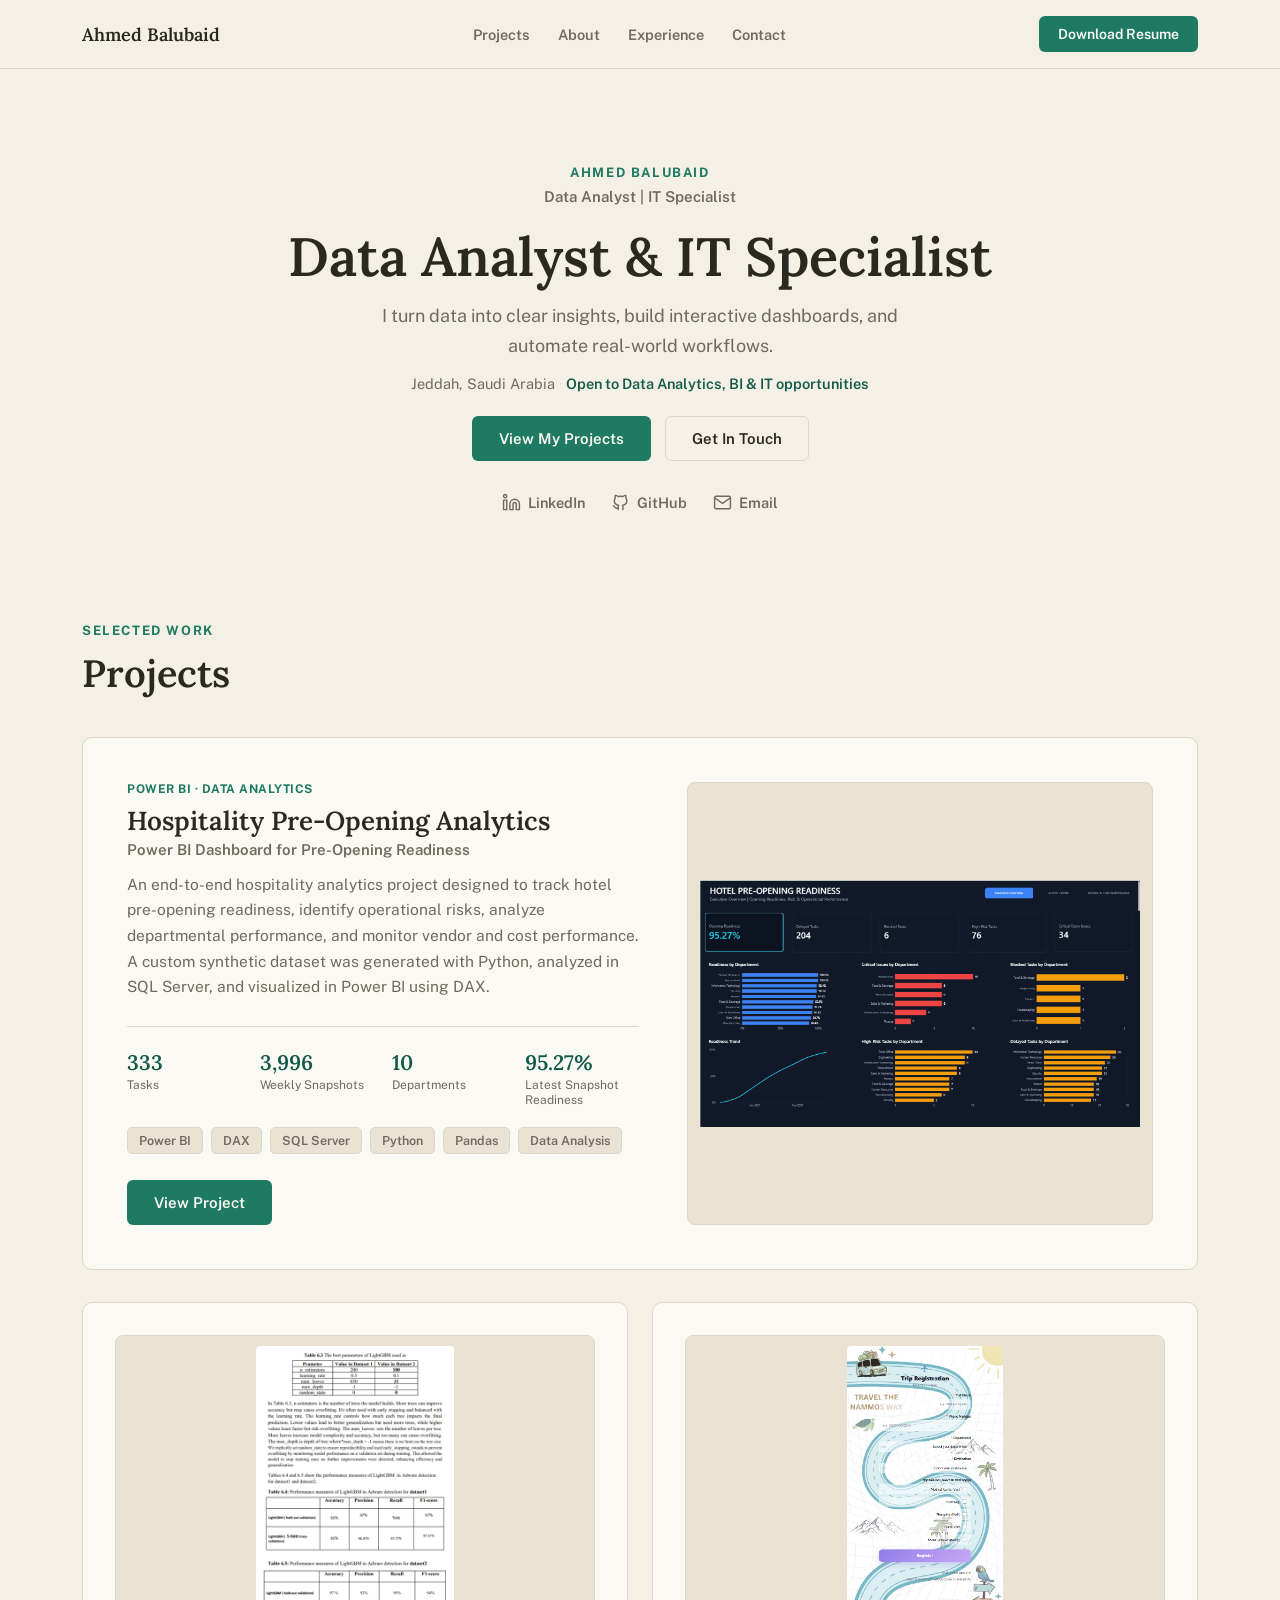
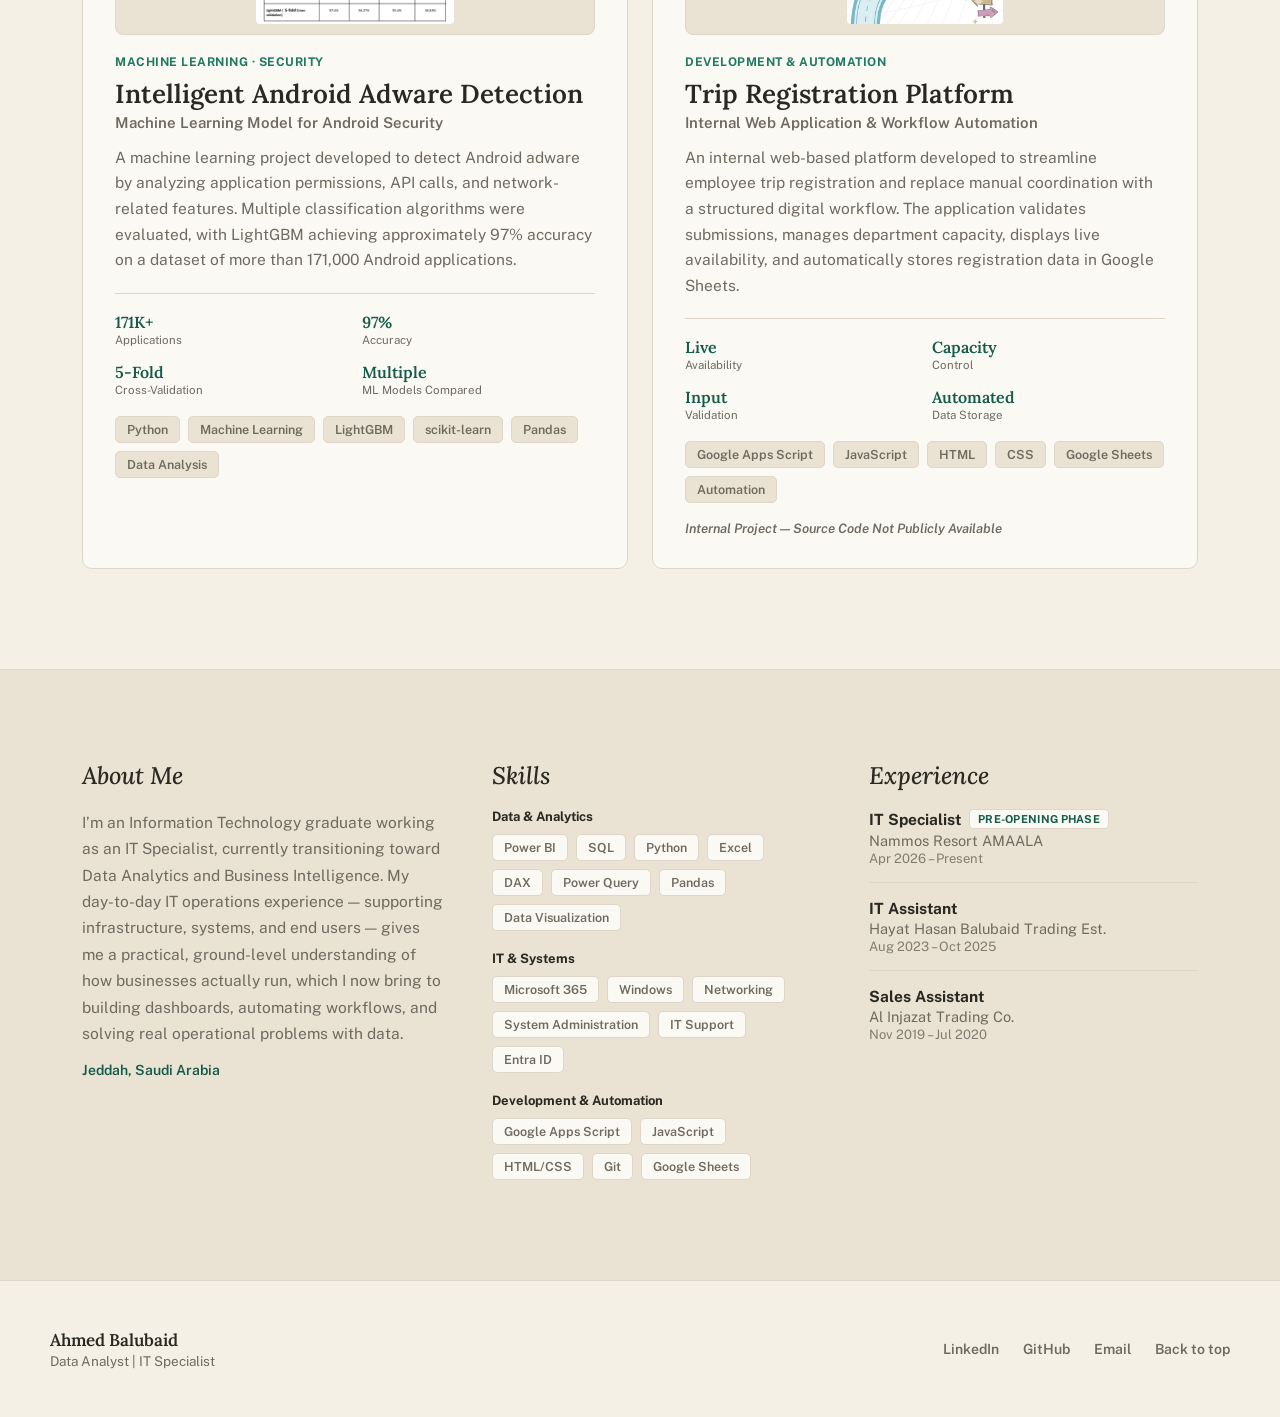
==== commit df5b2fa4: "Add files via upload" ====
--- a/index.html
+++ b/index.html
@@ -10,7 +10,7 @@
   <link rel="preconnect" href="https://fonts.gstatic.com" crossorigin>
   <link href="https://fonts.googleapis.com/css2?family=Public+Sans:wght@400;500;600;700;800&family=Lora:ital,wght@0,500;0,600;1,500&display=swap" rel="stylesheet">
 
-  <link rel="stylesheet" href="assets/style.css">
+  <link rel="stylesheet" href="style.css">
 </head>
 <body>
 
@@ -26,7 +26,7 @@
         <a href="#experience">Experience</a>
         <a href="#contact">Contact</a>
       </nav>
-      <a class="btn btn-primary btn-nav" href="assets/AhmedBalubaid_CV.pdf" download>Download Resume</a>
+      <a class="btn btn-primary btn-nav" href="AhmedBalubaid_CV.pdf" download>Download Resume</a>
     </div>
   </header>
 
@@ -59,8 +59,7 @@
             <svg width="19" height="19" viewBox="0 0 24 24" fill="none" stroke="currentColor" stroke-width="1.8" stroke-linecap="round" stroke-linejoin="round"><path d="M16 8a6 6 0 0 1 6 6v7h-4v-7a2 2 0 0 0-2-2 2 2 0 0 0-2 2v7h-4v-7a6 6 0 0 1 6-6z"></path><rect x="2" y="9" width="4" height="12"></rect><circle cx="4" cy="4" r="2"></circle></svg>
             LinkedIn
           </a>
-          <!-- TODO: replace # with your GitHub profile URL -->
-          <a href="#" aria-label="GitHub">
+          <a href="https://github.com/ahmadbalubaid" target="_blank" rel="noopener" aria-label="GitHub">
             <svg width="19" height="19" viewBox="0 0 24 24" fill="none" stroke="currentColor" stroke-width="1.8" stroke-linecap="round" stroke-linejoin="round"><path d="M9 19c-4.3 1.4-4.3-2.5-6-3m12 5v-3.5c0-1 .1-1.4-.5-2 2.8-.3 5.5-1.4 5.5-6a4.6 4.6 0 0 0-1.3-3.2 4.2 4.2 0 0 0-.1-3.2s-1.1-.3-3.5 1.3a12.3 12.3 0 0 0-6.2 0C6.7 2.8 5.6 3.1 5.6 3.1a4.2 4.2 0 0 0-.1 3.2A4.6 4.6 0 0 0 4.2 9.5c0 4.6 2.7 5.7 5.5 6-.6.6-.6 1.2-.5 2V21"></path></svg>
             GitHub
           </a>
@@ -103,7 +102,7 @@
           </div>
 
           <div class="project-featured-media">
-            <img src="assets/images/hospitality-dashboard.png" alt="Hospitality Pre-Opening Analytics — Power BI executive overview dashboard">
+            <img src="hospitality-dashboard.png" alt="Hospitality Pre-Opening Analytics — Power BI executive overview dashboard">
           </div>
         </article>
 
@@ -111,7 +110,7 @@
         <div class="project-grid">
           <article class="project-card">
             <div class="card-media card-media-portrait">
-              <img src="assets/images/adware-detection-results.png" alt="Intelligent Android Adware Detection — LightGBM model evaluation results">
+              <img src="adware-detection-results.png" alt="Intelligent Android Adware Detection — LightGBM model evaluation results">
             </div>
             <div class="project-tag">Machine Learning &middot; Security</div>
             <h3 class="project-title">Intelligent Android Adware Detection</h3>
@@ -134,7 +133,7 @@
 
           <article class="project-card">
             <div class="card-media card-media-portrait">
-              <img src="assets/images/trip-registration-app.png" alt="Trip Registration Platform — internal registration form">
+              <img src="trip-registration-app.png" alt="Trip Registration Platform — internal registration form">
             </div>
             <div class="project-tag">Development &amp; Automation</div>
             <h3 class="project-title">Trip Registration Platform</h3>
@@ -235,8 +234,7 @@
 
       <div class="footer-links">
         <a href="https://www.linkedin.com/in/ahmedbalubaid" target="_blank" rel="noopener">LinkedIn</a>
-        <!-- TODO: replace # with your GitHub profile URL -->
-        <a href="#">GitHub</a>
+        <a href="https://github.com/ahmadbalubaid" target="_blank" rel="noopener">GitHub</a>
         <a href="mailto:ahmadbalubaid8@gmail.com">Email</a>
         <a href="#top">Back to top</a>
       </div>
--- a/style.css
+++ b/style.css
@@ -0,0 +1,542 @@
+/* =========================================================
+   Ahmed Balubaid — Portfolio
+   Warm, premium, editorial theme
+   ========================================================= */
+
+:root {
+  --bg: #F4F0E6;
+  --card-bg: #FBF9F3;
+  --text-primary: #292821;
+  --text-secondary: #6F6A60;
+  --green: #1F7A63;
+  --green-dark: #155B4B;
+  --beige: #EAE2D3;
+  --border: #DED6C8;
+
+  --font-sans: 'Public Sans', system-ui, -apple-system, sans-serif;
+  --font-serif: 'Lora', Georgia, serif;
+}
+
+* { box-sizing: border-box; }
+
+html { scroll-behavior: smooth; }
+
+body {
+  margin: 0;
+  font-family: var(--font-sans);
+  background: var(--bg);
+  color: var(--text-primary);
+  -webkit-font-smoothing: antialiased;
+}
+
+a { color: inherit; text-decoration: none; }
+
+h1, h2, h3 { margin: 0; }
+
+.eyebrow {
+  display: inline-block;
+  font-size: 13px;
+  font-weight: 700;
+  letter-spacing: 1.6px;
+  text-transform: uppercase;
+  color: var(--green);
+}
+
+.section-inner {
+  max-width: 1180px;
+  margin: 0 auto;
+  padding: 0 32px;
+}
+
+.meta-dot { color: var(--border); }
+.meta-accent { color: var(--green-dark); font-weight: 600; }
+
+/* ---------- buttons ---------- */
+
+.btn {
+  display: inline-flex;
+  align-items: center;
+  gap: 8px;
+  font-family: var(--font-sans);
+  font-size: 15px;
+  font-weight: 600;
+  padding: 13px 26px;
+  border-radius: 6px;
+  border: 1px solid transparent;
+  transition: background-color .15s ease, border-color .15s ease, transform .15s ease;
+}
+
+.btn-primary {
+  background: var(--green);
+  color: #FBF9F3;
+}
+.btn-primary:hover { background: var(--green-dark); transform: translateY(-1px); }
+
+.btn-secondary {
+  background: transparent;
+  color: var(--text-primary);
+  border-color: var(--border);
+}
+.btn-secondary:hover { border-color: var(--green); color: var(--green-dark); }
+
+.btn-nav {
+  padding: 9px 18px;
+  font-size: 14px;
+}
+
+/* ---------- nav ---------- */
+
+.site-nav {
+  position: sticky;
+  top: 0;
+  z-index: 10;
+  background: rgba(244, 240, 230, 0.92);
+  backdrop-filter: blur(6px);
+  border-bottom: 1px solid var(--border);
+}
+
+.nav-inner {
+  max-width: 1180px;
+  margin: 0 auto;
+  padding: 16px 32px;
+  display: flex;
+  align-items: center;
+  justify-content: space-between;
+  gap: 24px;
+}
+
+.nav-logo {
+  font-family: var(--font-serif);
+  font-weight: 600;
+  font-size: 18px;
+  color: var(--text-primary);
+  flex-shrink: 0;
+}
+
+.nav-links {
+  display: flex;
+  gap: 28px;
+  overflow-x: auto;
+  scrollbar-width: none;
+}
+.nav-links::-webkit-scrollbar { display: none; }
+
+.nav-links a {
+  font-size: 14.5px;
+  font-weight: 600;
+  color: var(--text-secondary);
+  white-space: nowrap;
+  transition: color .15s ease;
+}
+.nav-links a:hover { color: var(--green-dark); }
+
+/* ---------- hero ---------- */
+
+.hero {
+  padding: 96px 32px 88px;
+}
+
+.hero-inner {
+  max-width: 760px;
+  margin: 0 auto;
+  text-align: center;
+  display: flex;
+  flex-direction: column;
+  align-items: center;
+  gap: 14px;
+}
+
+.hero-subrole {
+  font-size: 15px;
+  font-weight: 600;
+  color: var(--text-secondary);
+  margin-top: -6px;
+}
+
+.hero-title {
+  font-family: var(--font-serif);
+  font-weight: 600;
+  font-size: clamp(36px, 5.4vw, 54px);
+  line-height: 1.12;
+  color: var(--text-primary);
+  margin-top: 8px;
+}
+
+.hero-text {
+  margin: 0;
+  font-size: 18px;
+  line-height: 1.65;
+  color: var(--text-secondary);
+  max-width: 520px;
+}
+
+.hero-meta {
+  font-size: 14.5px;
+  color: var(--text-secondary);
+}
+
+.hero-actions {
+  display: flex;
+  flex-wrap: wrap;
+  justify-content: center;
+  gap: 14px;
+  margin-top: 10px;
+}
+
+.hero-social {
+  display: flex;
+  flex-wrap: wrap;
+  justify-content: center;
+  gap: 26px;
+  margin-top: 18px;
+}
+.hero-social a {
+  display: inline-flex;
+  align-items: center;
+  gap: 7px;
+  font-size: 14.5px;
+  font-weight: 600;
+  color: var(--text-secondary);
+  transition: color .15s ease;
+}
+.hero-social a:hover { color: var(--green-dark); }
+
+/* ---------- projects ---------- */
+
+.projects { padding: 20px 32px 100px; }
+
+.section-title {
+  font-family: var(--font-serif);
+  font-weight: 600;
+  font-size: clamp(28px, 4vw, 38px);
+  margin-top: 10px;
+  margin-bottom: 40px;
+}
+
+.project-tag {
+  font-size: 12px;
+  font-weight: 700;
+  letter-spacing: .5px;
+  text-transform: uppercase;
+  color: var(--green);
+}
+
+.project-title {
+  font-family: var(--font-serif);
+  font-weight: 600;
+  font-size: 26px;
+  color: var(--text-primary);
+  margin-top: 8px;
+}
+
+.project-subtitle {
+  font-size: 15px;
+  font-weight: 600;
+  color: var(--text-secondary);
+  margin-top: 4px;
+}
+
+.project-desc {
+  font-size: 15.5px;
+  line-height: 1.65;
+  color: var(--text-secondary);
+  margin: 14px 0 0;
+}
+
+.project-featured {
+  display: grid;
+  grid-template-columns: 1.1fr 1fr;
+  gap: 48px;
+  align-items: center;
+  background: var(--card-bg);
+  border: 1px solid var(--border);
+  border-radius: 10px;
+  padding: 44px;
+  margin-bottom: 32px;
+}
+
+.project-stats {
+  display: grid;
+  grid-template-columns: repeat(4, minmax(0, 1fr));
+  gap: 18px;
+  margin-top: 26px;
+  padding-top: 22px;
+  border-top: 1px solid var(--border);
+}
+
+.stat { display: flex; flex-direction: column; gap: 2px; }
+.stat-num {
+  font-family: var(--font-serif);
+  font-size: 21px;
+  font-weight: 600;
+  color: var(--green-dark);
+}
+.stat-label {
+  font-size: 12px;
+  color: var(--text-secondary);
+  line-height: 1.3;
+}
+
+.project-featured-media {
+  height: 100%;
+  min-height: 280px;
+  display: flex;
+  background: var(--beige);
+  border: 1px solid var(--border);
+  border-radius: 8px;
+  padding: 12px;
+}
+
+.project-featured-media img {
+  width: 100%;
+  height: 100%;
+  object-fit: contain;
+  border-radius: 4px;
+}
+
+.card-media {
+  display: flex;
+  align-items: center;
+  justify-content: center;
+  background: var(--beige);
+  border: 1px solid var(--border);
+  border-radius: 8px;
+  padding: 10px;
+  margin-bottom: 20px;
+}
+
+.card-media-portrait { height: 300px; }
+
+.card-media img {
+  max-width: 100%;
+  max-height: 100%;
+  object-fit: contain;
+  border-radius: 4px;
+}
+
+.mini-stats {
+  display: grid;
+  grid-template-columns: repeat(2, minmax(0, 1fr));
+  gap: 14px;
+  margin-top: 20px;
+  padding-top: 18px;
+  border-top: 1px solid var(--border);
+}
+
+.mini-stat { display: flex; flex-direction: column; gap: 1px; }
+.mini-stat-num {
+  font-family: var(--font-serif);
+  font-size: 16px;
+  font-weight: 600;
+  color: var(--green-dark);
+}
+.mini-stat-label {
+  font-size: 11.5px;
+  color: var(--text-secondary);
+  line-height: 1.3;
+}
+
+.project-note {
+  margin-top: 18px;
+  font-size: 13px;
+  font-weight: 600;
+  color: var(--text-secondary);
+  font-style: italic;
+}
+
+.tag-row {
+  display: flex;
+  flex-wrap: wrap;
+  gap: 8px;
+  margin-top: 18px;
+}
+.tag-row span {
+  font-size: 12.5px;
+  font-weight: 600;
+  color: var(--text-secondary);
+  background: var(--beige);
+  border: 1px solid var(--border);
+  border-radius: 5px;
+  padding: 5px 11px;
+}
+
+.project-featured .btn { margin-top: 26px; }
+
+.project-grid {
+  display: grid;
+  grid-template-columns: repeat(2, minmax(0, 1fr));
+  gap: 24px;
+}
+
+.project-card {
+  background: var(--card-bg);
+  border: 1px solid var(--border);
+  border-radius: 10px;
+  padding: 32px;
+}
+
+/* ---------- about / skills / experience ---------- */
+
+.about {
+  padding: 90px 32px 100px;
+  background: var(--beige);
+  border-top: 1px solid var(--border);
+  border-bottom: 1px solid var(--border);
+}
+
+.about-grid {
+  display: grid;
+  grid-template-columns: 1.1fr 1fr 1fr;
+  gap: 48px;
+}
+
+.col-heading {
+  font-family: var(--font-serif);
+  font-style: italic;
+  font-weight: 500;
+  font-size: 24px;
+  color: var(--text-primary);
+  margin-bottom: 18px;
+}
+
+.about-text {
+  font-size: 15.5px;
+  line-height: 1.7;
+  color: var(--text-secondary);
+  margin: 0;
+}
+
+.about-location {
+  margin-top: 16px;
+  font-size: 14px;
+  font-weight: 600;
+  color: var(--green-dark);
+}
+
+.skill-group { margin-bottom: 20px; }
+.skill-group:last-child { margin-bottom: 0; }
+
+.skill-group-label {
+  font-size: 13px;
+  font-weight: 700;
+  color: var(--text-primary);
+  margin-bottom: 10px;
+}
+
+.skill-group .tag-row { margin-top: 0; }
+.skill-group .tag-row span { background: var(--card-bg); }
+
+.exp-item {
+  padding: 16px 0;
+  border-bottom: 1px solid var(--border);
+}
+.exp-item:first-of-type { padding-top: 0; }
+.exp-item:last-child { border-bottom: none; padding-bottom: 0; }
+
+.exp-title-row {
+  display: flex;
+  align-items: center;
+  flex-wrap: wrap;
+  gap: 8px;
+}
+
+.exp-title {
+  font-weight: 700;
+  font-size: 15.5px;
+  color: var(--text-primary);
+}
+
+.exp-badge {
+  font-size: 11px;
+  font-weight: 700;
+  letter-spacing: .3px;
+  text-transform: uppercase;
+  color: var(--green-dark);
+  background: var(--card-bg);
+  border: 1px solid var(--border);
+  border-radius: 4px;
+  padding: 3px 8px;
+}
+
+.exp-company {
+  font-size: 14.5px;
+  color: var(--text-secondary);
+  margin-top: 3px;
+}
+
+.exp-dates {
+  font-size: 13px;
+  color: var(--text-secondary);
+  opacity: .85;
+  margin-top: 2px;
+}
+
+/* ---------- footer ---------- */
+
+.site-footer { padding: 48px 32px; }
+
+.footer-inner {
+  max-width: 1180px;
+  margin: 0 auto;
+  display: flex;
+  flex-wrap: wrap;
+  align-items: center;
+  justify-content: space-between;
+  gap: 20px;
+}
+
+.footer-name {
+  font-family: var(--font-serif);
+  font-weight: 600;
+  font-size: 17px;
+  color: var(--text-primary);
+}
+
+.footer-role {
+  font-size: 13.5px;
+  color: var(--text-secondary);
+  margin-top: 2px;
+}
+
+.footer-links {
+  display: flex;
+  flex-wrap: wrap;
+  gap: 24px;
+}
+
+.footer-links a {
+  font-size: 14px;
+  font-weight: 600;
+  color: var(--text-secondary);
+  transition: color .15s ease;
+}
+.footer-links a:hover { color: var(--green-dark); }
+
+/* =========================================================
+   RESPONSIVE
+   ========================================================= */
+
+@media (max-width: 960px) {
+  .about-grid { grid-template-columns: 1fr; gap: 44px; }
+  .project-featured { grid-template-columns: 1fr; padding: 32px; }
+  .project-featured-media { order: -1; min-height: 220px; }
+  .project-stats { grid-template-columns: repeat(2, minmax(0, 1fr)); }
+}
+
+@media (max-width: 720px) {
+  .project-grid { grid-template-columns: 1fr; }
+  .nav-inner { padding: 14px 20px; gap: 10px 16px; flex-wrap: wrap; justify-content: center; }
+  .nav-logo { flex: 1 0 auto; }
+  .nav-links { order: 3; flex: 1 0 100%; justify-content: center; flex-wrap: wrap; overflow-x: visible; gap: 8px 20px; }
+  .hero { padding: 72px 20px 64px; }
+  .projects, .about { padding-left: 20px; padding-right: 20px; }
+  .section-inner { padding: 0 20px; }
+}
+
+@media (max-width: 480px) {
+  .hero-actions { flex-direction: column; align-items: stretch; width: 100%; }
+  .btn { justify-content: center; }
+  .project-featured { padding: 24px; }
+  .project-card { padding: 24px; }
+  .footer-inner { flex-direction: column; align-items: flex-start; }
+}
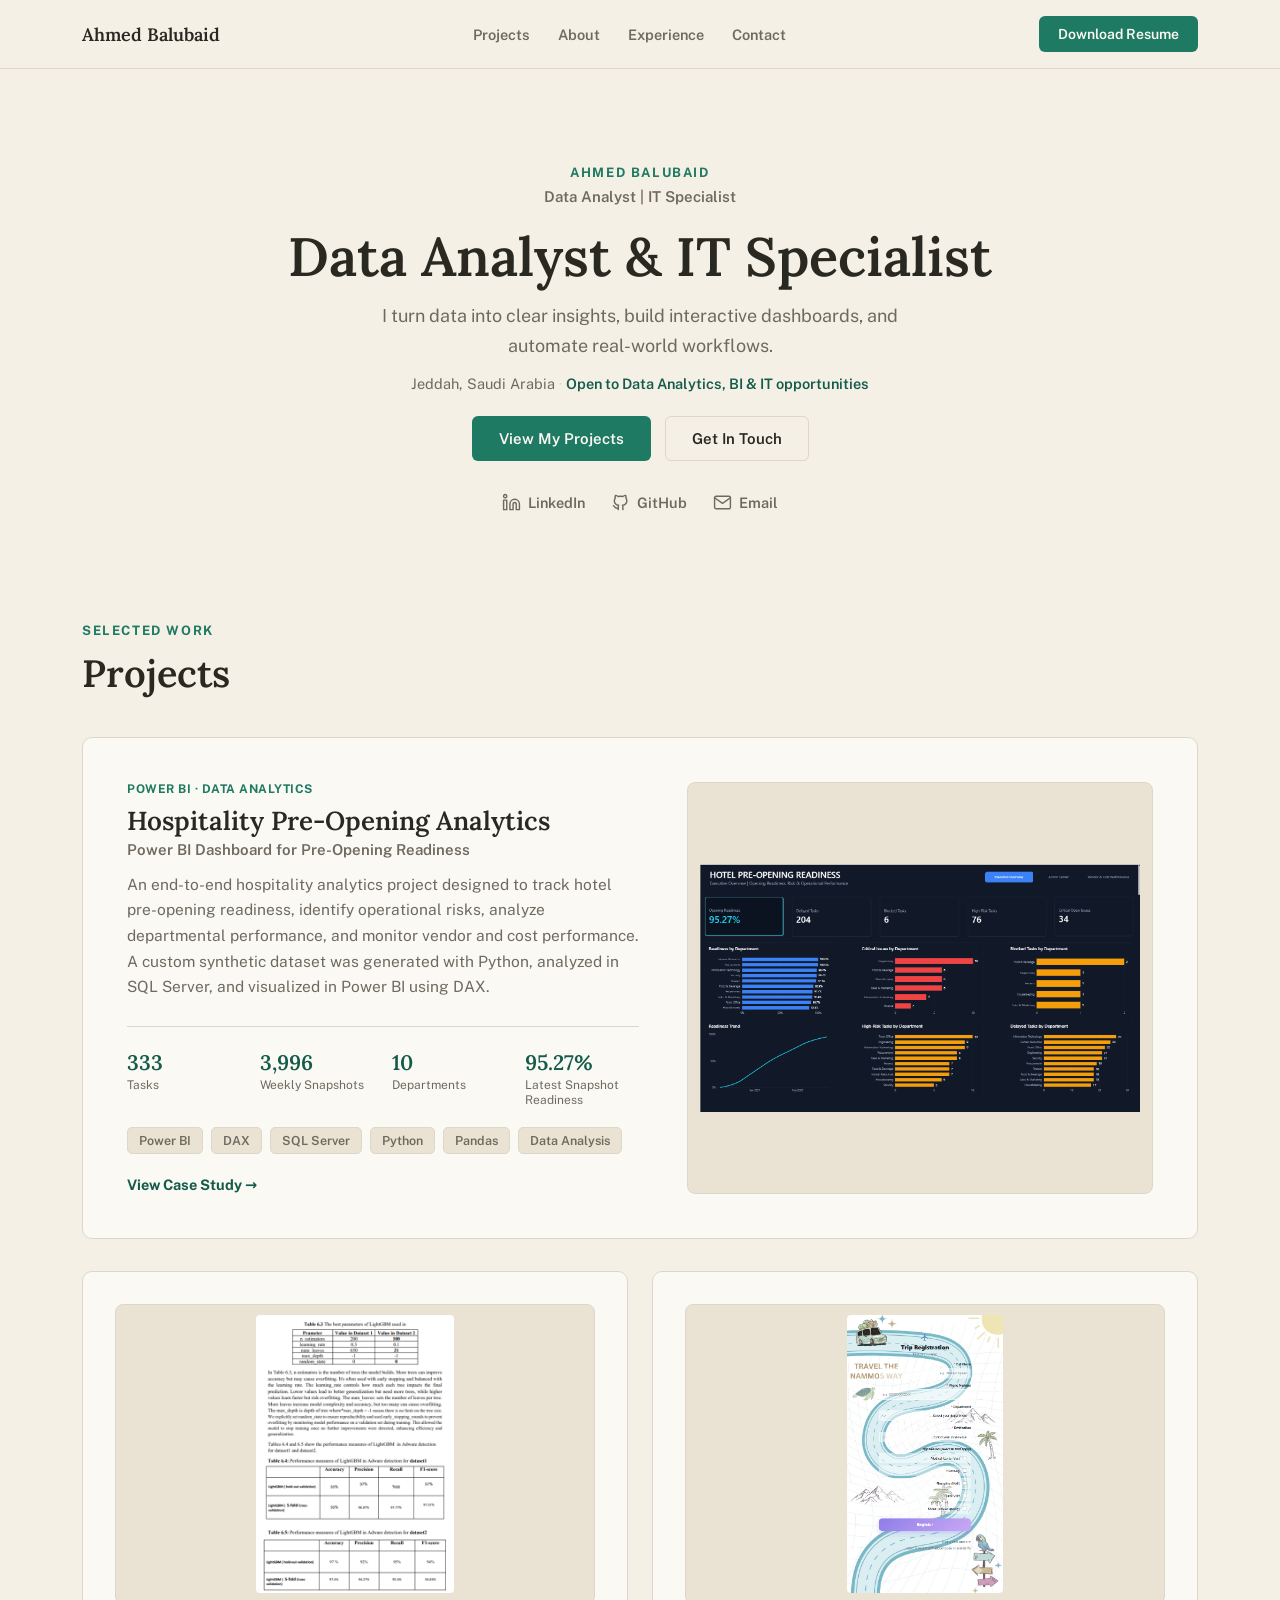
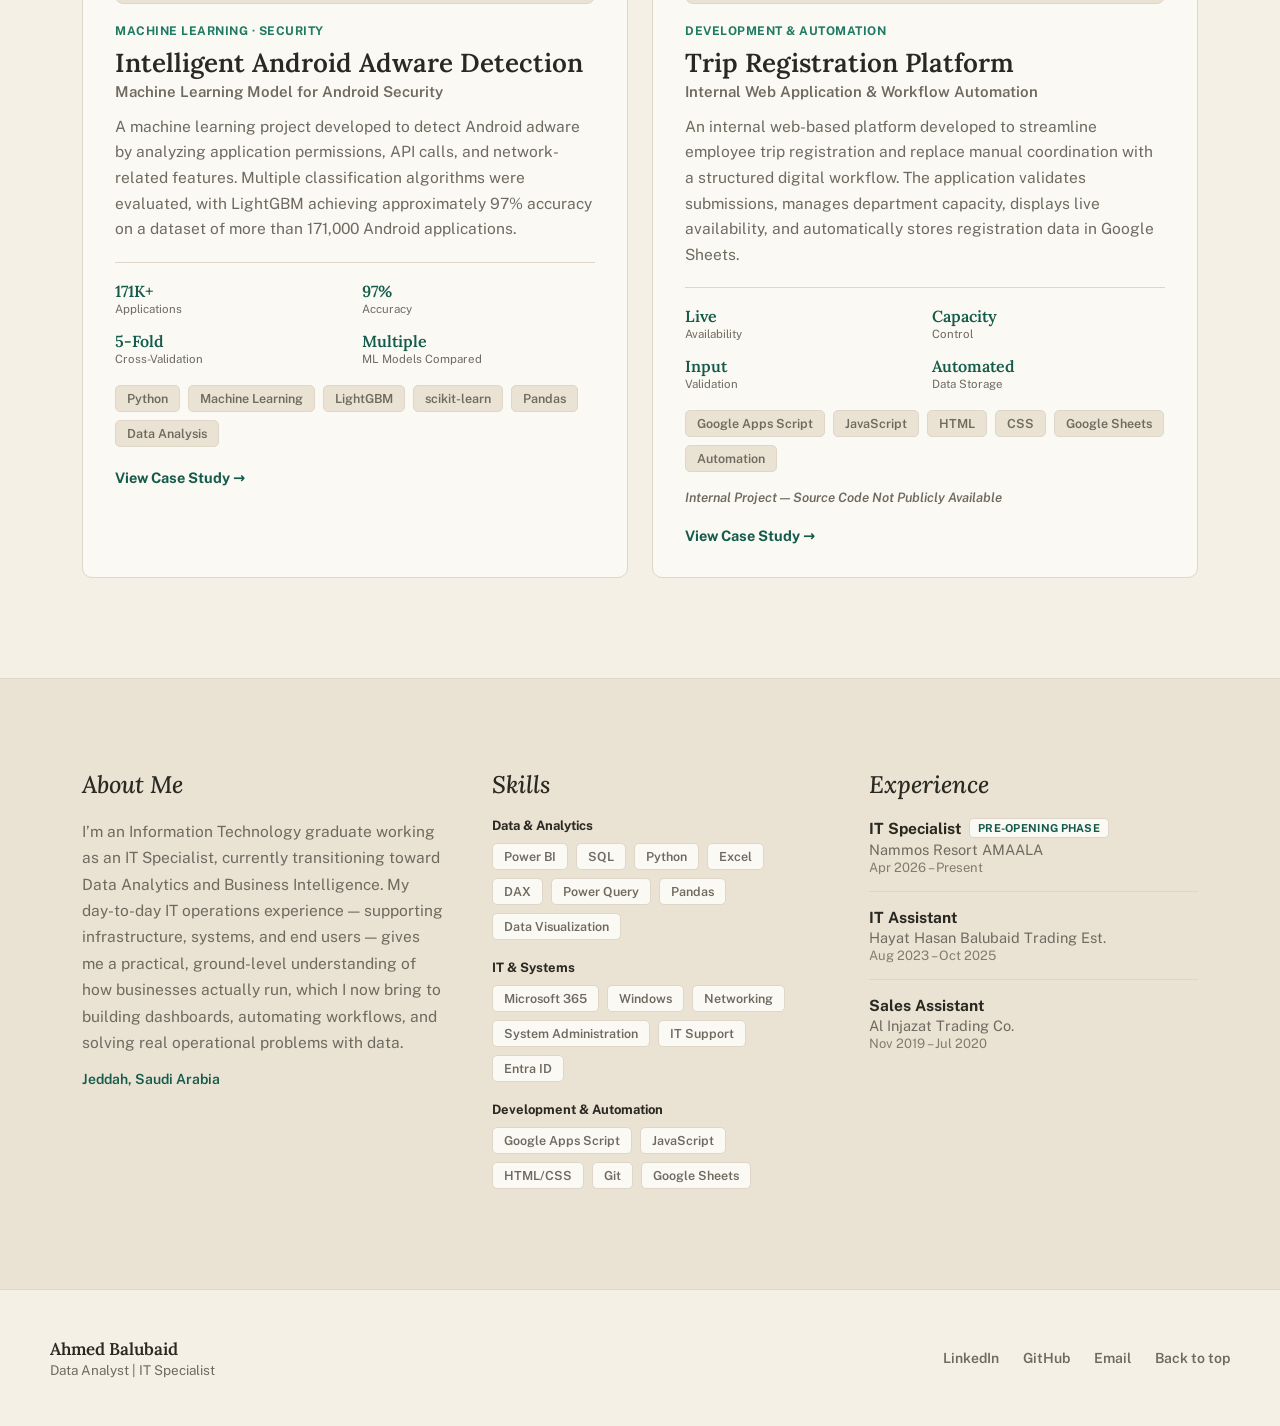
==== commit 94103dea: "Add files via upload" ====
--- a/index.html
+++ b/index.html
@@ -78,7 +78,7 @@
         <h2 class="section-title">Projects</h2>
 
         <!-- Featured project -->
-        <article class="project-featured">
+        <a class="project-featured" href="hospitality.html">
           <div class="project-featured-copy">
             <div class="project-tag">Power BI &middot; Data Analytics</div>
             <h3 class="project-title">Hospitality Pre-Opening Analytics</h3>
@@ -98,17 +98,17 @@
               <span>Power BI</span><span>DAX</span><span>SQL Server</span><span>Python</span><span>Pandas</span><span>Data Analysis</span>
             </div>
 
-            <a class="btn btn-primary" href="https://github.com/ahmadbalubaid/hospitality-preopening-analytics" target="_blank" rel="noopener">View Project</a>
+            <span class="case-study-link">View Case Study &rarr;</span>
           </div>
 
           <div class="project-featured-media">
             <img src="hospitality-dashboard.png" alt="Hospitality Pre-Opening Analytics — Power BI executive overview dashboard">
           </div>
-        </article>
+        </a>
 
         <!-- Secondary projects -->
         <div class="project-grid">
-          <article class="project-card">
+          <a class="project-card" href="android-adware.html">
             <div class="card-media card-media-portrait">
               <img src="adware-detection-results.png" alt="Intelligent Android Adware Detection — LightGBM model evaluation results">
             </div>
@@ -129,9 +129,11 @@
             <div class="tag-row">
               <span>Python</span><span>Machine Learning</span><span>LightGBM</span><span>scikit-learn</span><span>Pandas</span><span>Data Analysis</span>
             </div>
-          </article>
-
-          <article class="project-card">
+
+            <span class="case-study-link">View Case Study &rarr;</span>
+          </a>
+
+          <a class="project-card" href="trip-registration.html">
             <div class="card-media card-media-portrait">
               <img src="trip-registration-app.png" alt="Trip Registration Platform — internal registration form">
             </div>
@@ -154,7 +156,8 @@
             </div>
 
             <div class="project-note">Internal Project &mdash; Source Code Not Publicly Available</div>
-          </article>
+            <span class="case-study-link">View Case Study &rarr;</span>
+          </a>
         </div>
       </div>
     </section>
--- a/style.css
+++ b/style.css
@@ -540,3 +540,523 @@
   .project-card { padding: 24px; }
   .footer-inner { flex-direction: column; align-items: flex-start; }
 }
+
+/* =========================================================
+   HOMEPAGE PROJECT CARDS — clickable case-study links
+   ========================================================= */
+
+a.project-featured,
+a.project-card {
+  display: grid;
+  cursor: pointer;
+  transition: transform .18s ease, box-shadow .18s ease, border-color .18s ease;
+}
+
+a.project-card { display: block; }
+
+.project-featured:hover,
+.project-card:hover {
+  transform: translateY(-4px);
+  border-color: var(--green);
+  box-shadow: 0 10px 28px rgba(41, 40, 33, 0.08);
+}
+
+.case-study-link {
+  display: inline-flex;
+  align-items: center;
+  gap: 6px;
+  margin-top: 22px;
+  font-size: 14.5px;
+  font-weight: 700;
+  color: var(--green-dark);
+}
+.project-featured .case-study-link,
+.project-card .case-study-link {
+  transition: gap .15s ease;
+}
+.project-featured:hover .case-study-link,
+.project-card:hover .case-study-link {
+  gap: 10px;
+}
+
+/* =========================================================
+   CASE STUDY PAGES
+   ========================================================= */
+
+.case-topbar {
+  padding-top: 28px;
+}
+
+.breadcrumb {
+  display: inline-flex;
+  align-items: center;
+  gap: 6px;
+  font-size: 14px;
+  font-weight: 600;
+  color: var(--text-secondary);
+  transition: color .15s ease;
+}
+.breadcrumb:hover { color: var(--green-dark); }
+
+.case-hero {
+  padding: 36px 32px 8px;
+}
+
+.case-hero-inner {
+  max-width: 780px;
+  margin: 0 auto;
+  text-align: center;
+  display: flex;
+  flex-direction: column;
+  align-items: center;
+  gap: 14px;
+}
+
+.case-category {
+  font-size: 13px;
+  font-weight: 700;
+  letter-spacing: 1.2px;
+  text-transform: uppercase;
+  color: var(--green);
+}
+
+.case-title {
+  font-family: var(--font-serif);
+  font-weight: 600;
+  font-size: clamp(30px, 4.6vw, 44px);
+  line-height: 1.15;
+  color: var(--text-primary);
+}
+
+.case-subtitle {
+  font-size: 17px;
+  font-weight: 600;
+  color: var(--green-dark);
+  margin-top: -6px;
+}
+
+.case-desc {
+  font-size: 16px;
+  line-height: 1.7;
+  color: var(--text-secondary);
+  margin: 6px 0 0;
+}
+
+.case-badges { justify-content: center; }
+
+.case-hero-image {
+  padding: 40px 32px 0;
+}
+
+.case-screenshot-frame {
+  max-width: 1000px;
+  margin: 0 auto;
+  background: var(--beige);
+  border: 1px solid var(--border);
+  border-radius: 10px;
+  padding: 16px;
+}
+
+.case-screenshot-frame img {
+  display: block;
+  width: 100%;
+  height: auto;
+  border-radius: 5px;
+}
+
+[data-lightbox] { cursor: zoom-in; }
+
+.section-divider {
+  padding: 0 32px;
+}
+.section-divider hr {
+  max-width: 1180px;
+  margin: 0 auto;
+  border: none;
+  border-top: 1px solid var(--border);
+}
+
+.case-section {
+  padding: 64px 32px;
+}
+
+.case-section.narrow .case-section-content {
+  max-width: 740px;
+  margin: 0 auto;
+}
+
+.case-section-content {
+  max-width: 1180px;
+  margin: 0 auto;
+}
+
+.case-heading {
+  font-family: var(--font-serif);
+  font-weight: 600;
+  font-size: clamp(24px, 3vw, 30px);
+  color: var(--text-primary);
+  margin-bottom: 18px;
+  text-align: center;
+}
+.case-section.narrow .case-heading,
+.case-section.narrow .case-body { text-align: left; }
+
+.case-body {
+  font-size: 16px;
+  line-height: 1.75;
+  color: var(--text-secondary);
+  margin: 0 0 16px;
+}
+.case-body:last-child { margin-bottom: 0; }
+
+.case-question {
+  margin: 24px 0 0;
+  padding: 20px 26px;
+  background: var(--card-bg);
+  border: 1px solid var(--border);
+  border-left: 3px solid var(--green);
+  border-radius: 6px;
+  font-family: var(--font-serif);
+  font-style: italic;
+  font-size: 18px;
+  color: var(--text-primary);
+}
+
+/* metric row (glance / key results) */
+
+.metric-row {
+  display: grid;
+  grid-template-columns: repeat(auto-fit, minmax(140px, 1fr));
+  gap: 24px;
+  text-align: center;
+}
+
+.metric-block {
+  display: flex;
+  flex-direction: column;
+  gap: 4px;
+  padding: 22px 16px;
+  background: var(--card-bg);
+  border: 1px solid var(--border);
+  border-radius: 8px;
+}
+
+.metric-num {
+  font-family: var(--font-serif);
+  font-weight: 600;
+  font-size: 26px;
+  color: var(--green-dark);
+}
+
+.metric-label {
+  font-size: 12.5px;
+  color: var(--text-secondary);
+  line-height: 1.35;
+}
+
+/* data entities */
+
+.data-entities {
+  display: grid;
+  grid-template-columns: repeat(auto-fit, minmax(220px, 1fr));
+  gap: 18px;
+  margin-top: 8px;
+}
+
+.data-entity {
+  padding: 20px;
+  background: var(--card-bg);
+  border: 1px solid var(--border);
+  border-radius: 8px;
+}
+
+.data-entity h3 {
+  font-size: 15px;
+  font-weight: 700;
+  color: var(--text-primary);
+  margin: 0 0 6px;
+}
+
+.data-entity p {
+  font-size: 14px;
+  line-height: 1.6;
+  color: var(--text-secondary);
+  margin: 0;
+}
+
+/* workflow diagram */
+
+.workflow {
+  display: flex;
+  flex-direction: column;
+  align-items: center;
+  gap: 0;
+  margin-top: 32px;
+}
+
+.workflow-step {
+  width: 100%;
+  max-width: 420px;
+  text-align: center;
+  padding: 14px 20px;
+  background: var(--card-bg);
+  border: 1px solid var(--border);
+  border-radius: 7px;
+  font-size: 14.5px;
+  font-weight: 600;
+  color: var(--text-primary);
+}
+
+.workflow-arrow {
+  font-size: 16px;
+  color: var(--green);
+  line-height: 1;
+  padding: 6px 0;
+}
+
+/* dashboard / screenshot sections */
+
+.screenshot-block {
+  margin-top: 40px;
+}
+.screenshot-block:first-child { margin-top: 8px; }
+
+.screenshot-block-head {
+  max-width: 740px;
+  margin: 0 auto 18px;
+  text-align: center;
+}
+
+.screenshot-title {
+  font-family: var(--font-serif);
+  font-weight: 600;
+  font-size: 19px;
+  color: var(--text-primary);
+  margin-bottom: 6px;
+}
+
+.screenshot-desc {
+  font-size: 14.5px;
+  line-height: 1.65;
+  color: var(--text-secondary);
+  margin: 0;
+}
+
+/* disclaimer */
+
+.disclaimer-box {
+  max-width: 900px;
+  margin: 0 auto;
+  padding: 20px 26px;
+  background: var(--beige);
+  border: 1px solid var(--border);
+  border-radius: 8px;
+  text-align: center;
+}
+
+.disclaimer-label {
+  font-size: 12px;
+  font-weight: 700;
+  letter-spacing: .5px;
+  text-transform: uppercase;
+  color: var(--green-dark);
+  margin-bottom: 8px;
+}
+
+.disclaimer-text {
+  font-size: 13.5px;
+  line-height: 1.6;
+  color: var(--text-secondary);
+  margin: 0;
+}
+
+/* feature grid (trip registration) */
+
+.feature-grid {
+  display: grid;
+  grid-template-columns: repeat(auto-fit, minmax(220px, 1fr));
+  gap: 18px;
+  margin-top: 8px;
+}
+
+.feature-block {
+  padding: 22px;
+  background: var(--card-bg);
+  border: 1px solid var(--border);
+  border-radius: 8px;
+}
+
+.feature-block h3 {
+  font-size: 15.5px;
+  font-weight: 700;
+  color: var(--text-primary);
+  margin: 0 0 8px;
+}
+
+.feature-block p {
+  font-size: 14px;
+  line-height: 1.65;
+  color: var(--text-secondary);
+  margin: 0;
+}
+
+/* project links / CTAs */
+
+.case-cta-row {
+  display: flex;
+  flex-wrap: wrap;
+  justify-content: center;
+  gap: 14px;
+}
+
+/* source-not-available block */
+
+.source-block {
+  max-width: 640px;
+  margin: 0 auto;
+  text-align: center;
+  padding: 26px;
+  background: var(--card-bg);
+  border: 1px solid var(--border);
+  border-radius: 8px;
+}
+
+.source-block .source-label {
+  font-family: var(--font-serif);
+  font-weight: 600;
+  font-style: italic;
+  font-size: 18px;
+  color: var(--text-primary);
+  margin-bottom: 8px;
+}
+
+.source-block p {
+  font-size: 14px;
+  line-height: 1.6;
+  color: var(--text-secondary);
+  margin: 0;
+}
+
+/* explore another project */
+
+.explore-grid {
+  display: grid;
+  grid-template-columns: repeat(2, minmax(0, 1fr));
+  gap: 20px;
+  margin-top: 8px;
+}
+
+.explore-card {
+  display: block;
+  padding: 24px;
+  background: var(--card-bg);
+  border: 1px solid var(--border);
+  border-radius: 8px;
+  cursor: pointer;
+  transition: transform .18s ease, box-shadow .18s ease, border-color .18s ease;
+}
+.explore-card:hover {
+  transform: translateY(-3px);
+  border-color: var(--green);
+  box-shadow: 0 10px 28px rgba(41, 40, 33, 0.08);
+}
+
+.explore-eyebrow {
+  font-size: 11.5px;
+  font-weight: 700;
+  letter-spacing: .5px;
+  text-transform: uppercase;
+  color: var(--green);
+  margin-bottom: 6px;
+}
+
+.explore-title {
+  font-family: var(--font-serif);
+  font-weight: 600;
+  font-size: 18px;
+  color: var(--text-primary);
+}
+
+.case-prevnext {
+  display: flex;
+  justify-content: space-between;
+  gap: 20px;
+  flex-wrap: wrap;
+  margin-top: 40px;
+  padding-top: 28px;
+  border-top: 1px solid var(--border);
+}
+
+.prevnext-link {
+  display: flex;
+  flex-direction: column;
+  gap: 4px;
+}
+.prevnext-link.next { text-align: right; margin-left: auto; }
+
+.prevnext-label {
+  font-size: 11.5px;
+  font-weight: 700;
+  letter-spacing: .5px;
+  text-transform: uppercase;
+  color: var(--text-secondary);
+}
+
+.prevnext-title {
+  font-size: 15px;
+  font-weight: 700;
+  color: var(--green-dark);
+}
+
+.case-back-footer {
+  text-align: center;
+  padding: 8px 32px 56px;
+}
+
+/* lightbox */
+
+.lightbox-overlay {
+  position: fixed;
+  inset: 0;
+  background: rgba(41, 40, 33, 0.92);
+  display: flex;
+  align-items: center;
+  justify-content: center;
+  padding: 40px;
+  opacity: 0;
+  pointer-events: none;
+  transition: opacity .2s ease;
+  z-index: 100;
+}
+.lightbox-overlay.active { opacity: 1; pointer-events: auto; }
+.lightbox-overlay img {
+  max-width: 100%;
+  max-height: 100%;
+  border-radius: 6px;
+  box-shadow: 0 20px 60px rgba(0,0,0,.4);
+  cursor: zoom-out;
+}
+
+/* ---------- case study responsive ---------- */
+
+@media (max-width: 960px) {
+  .metric-row { grid-template-columns: repeat(2, minmax(0, 1fr)); }
+  .explore-grid { grid-template-columns: 1fr; }
+}
+
+@media (max-width: 720px) {
+  .case-hero { padding: 28px 20px 4px; }
+  .case-hero-image { padding: 28px 20px 0; }
+  .case-section { padding: 48px 20px; }
+  .section-divider { padding: 0 20px; }
+  .case-topbar { padding: 24px 20px 0; }
+  .case-back-footer { padding: 8px 20px 48px; }
+}
+
+@media (max-width: 480px) {
+  .metric-row { grid-template-columns: 1fr 1fr; }
+  .case-cta-row { flex-direction: column; align-items: stretch; }
+  .case-cta-row .btn { justify-content: center; }
+  .case-prevnext { flex-direction: column; }
+  .prevnext-link.next { text-align: left; margin-left: 0; }
+}
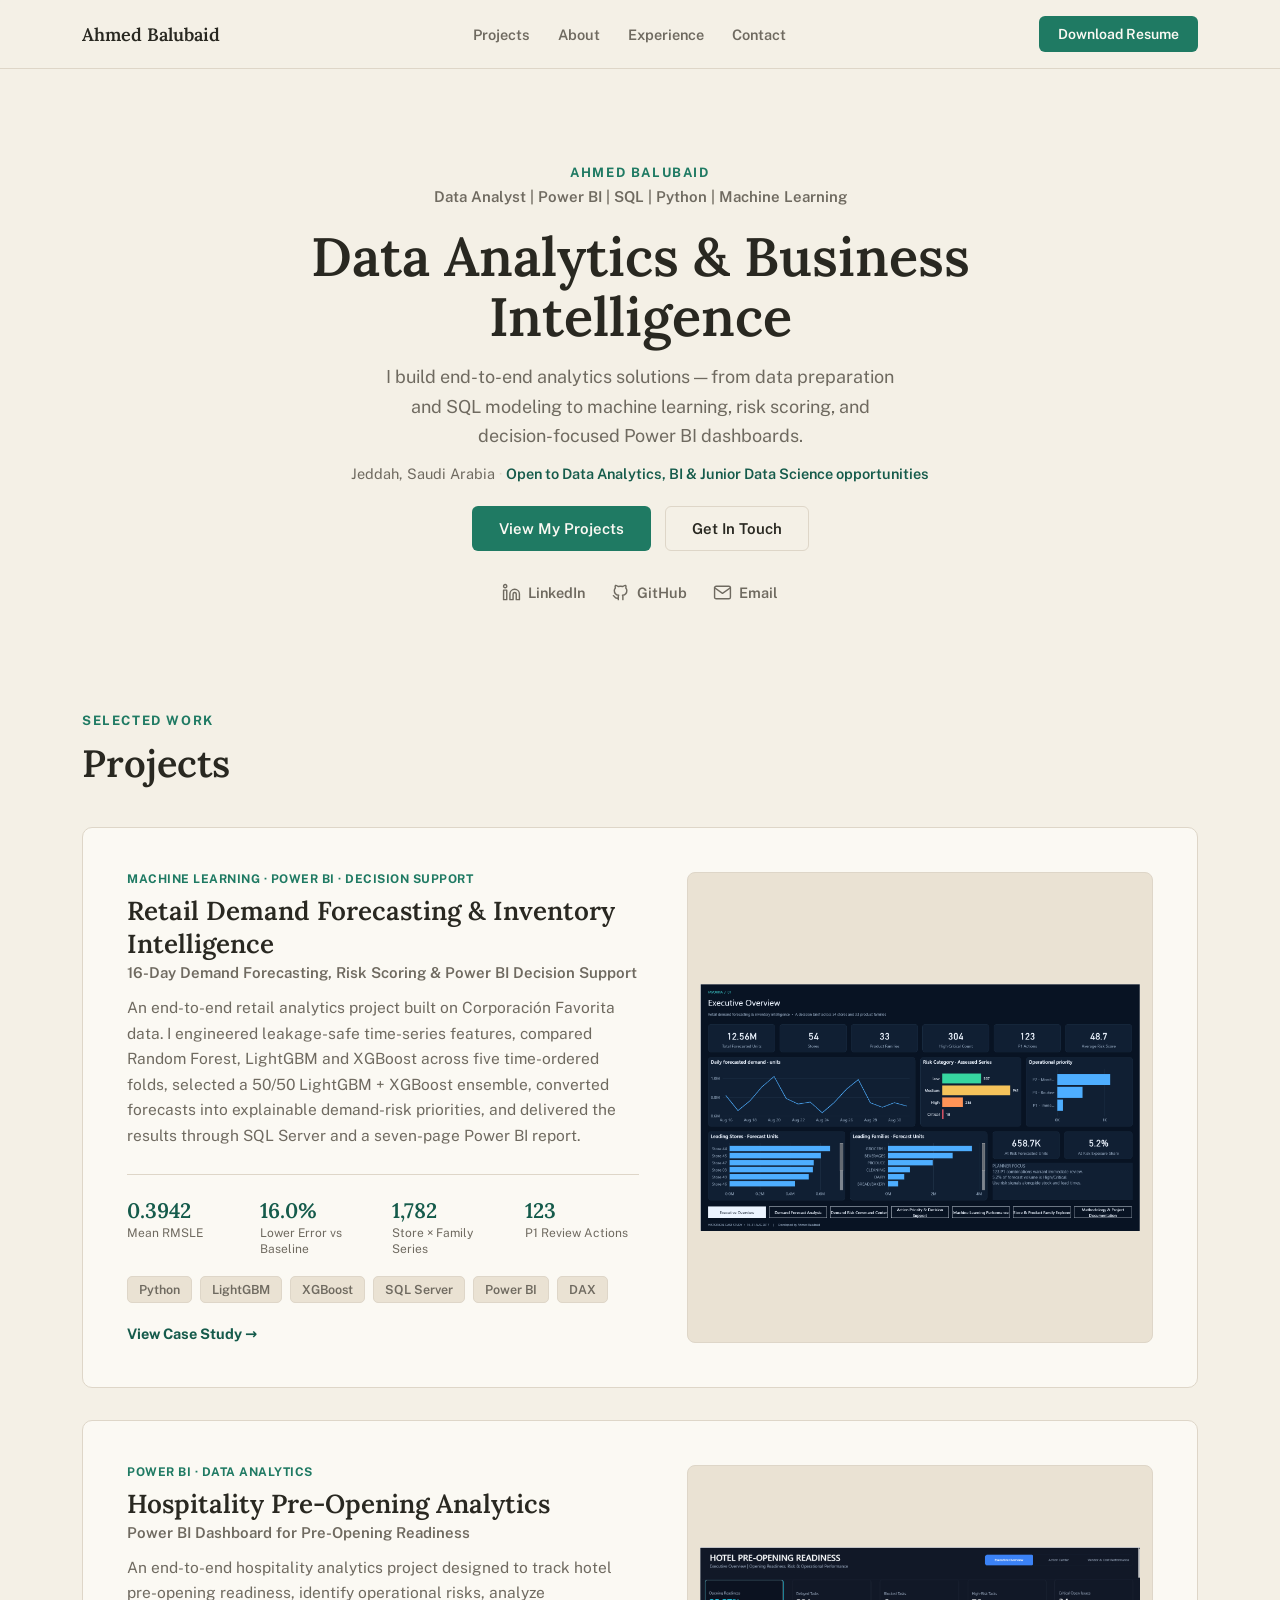
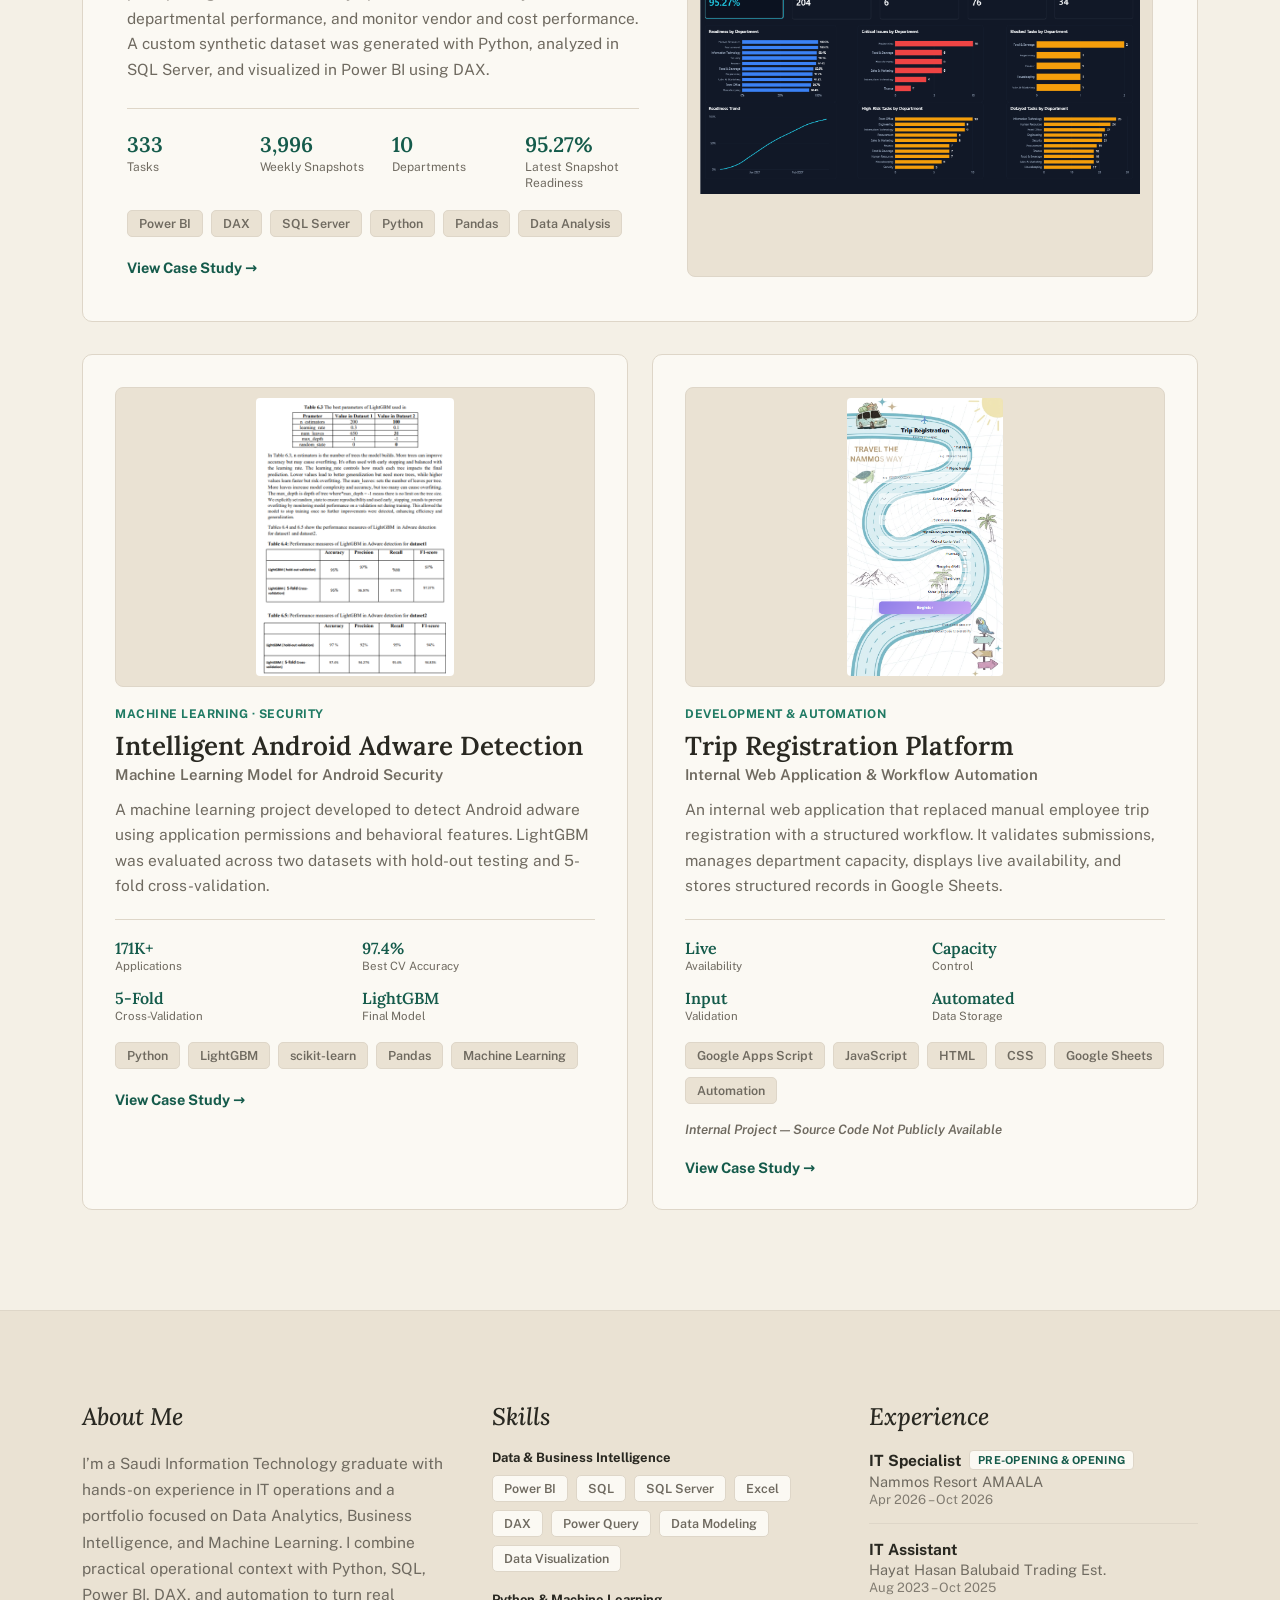
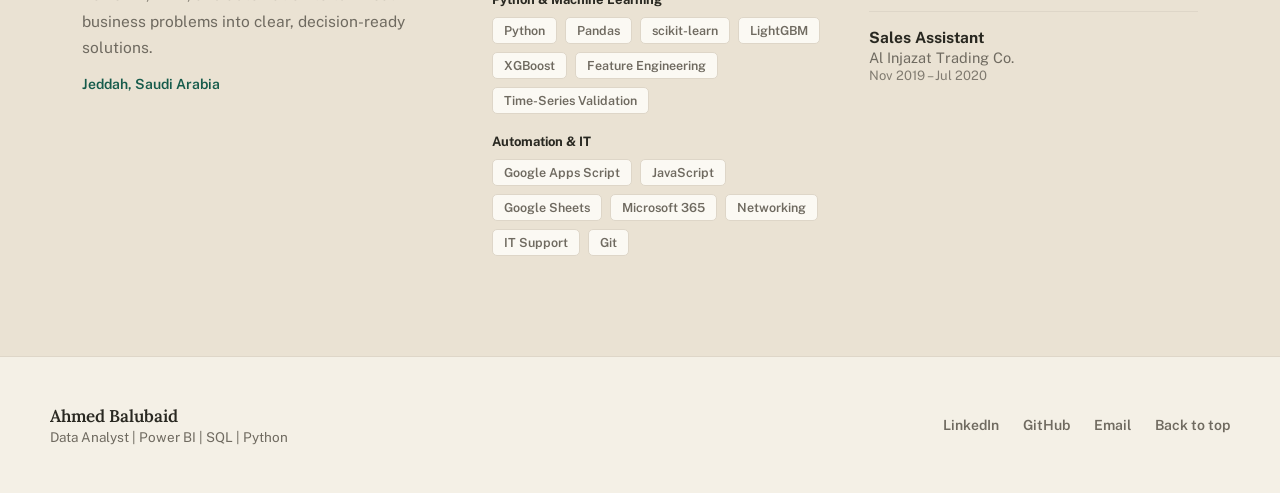
==== commit fbbf121f: "Add retail forecasting case study and refresh portfolio" ====
--- a/index.html
+++ b/index.html
@@ -1,248 +1,200 @@
-<!doctype html>
+<!DOCTYPE html>
+
 <html lang="en">
 <head>
-  <meta charset="UTF-8" />
-  <meta name="viewport" content="width=device-width, initial-scale=1.0" />
-  <title>Ahmed Balubaid — Data Analyst | IT Specialist</title>
-  <meta name="description" content="Ahmed Balubaid — Data Analyst & IT Specialist. I turn data into clear insights, build interactive dashboards, and automate real-world workflows." />
-
-  <link rel="preconnect" href="https://fonts.googleapis.com">
-  <link rel="preconnect" href="https://fonts.gstatic.com" crossorigin>
-  <link href="https://fonts.googleapis.com/css2?family=Public+Sans:wght@400;500;600;700;800&family=Lora:ital,wght@0,500;0,600;1,500&display=swap" rel="stylesheet">
-
-  <link rel="stylesheet" href="style.css">
+<meta charset="utf-8"/>
+<meta content="width=device-width, initial-scale=1.0" name="viewport"/>
+<title>Ahmed Balubaid — Data Analyst | Power BI | SQL | Python</title>
+<meta content="Ahmed Balubaid — Data Analyst focused on Power BI, SQL, Python and machine learning. End-to-end analytics projects spanning forecasting, decision support, BI dashboards and workflow automation." name="description"/>
+<link href="https://fonts.googleapis.com" rel="preconnect"/>
+<link crossorigin="" href="https://fonts.gstatic.com" rel="preconnect"/>
+<link href="https://fonts.googleapis.com/css2?family=Public+Sans:wght@400;500;600;700;800&amp;family=Lora:ital,wght@0,500;0,600;1,500&amp;display=swap" rel="stylesheet"/>
+<link href="style.css" rel="stylesheet"/>
 </head>
 <body>
-
-  <a id="top"></a>
-
-  <!-- ============ NAV ============ -->
-  <header class="site-nav">
-    <div class="nav-inner">
-      <a class="nav-logo" href="#top">Ahmed Balubaid</a>
-      <nav class="nav-links" aria-label="Primary">
-        <a href="#projects">Projects</a>
-        <a href="#about">About</a>
-        <a href="#experience">Experience</a>
-        <a href="#contact">Contact</a>
-      </nav>
-      <a class="btn btn-primary btn-nav" href="AhmedBalubaid_CV.pdf" download>Download Resume</a>
-    </div>
-  </header>
-
-  <main>
-    <!-- ============ HERO ============ -->
-    <section class="hero" id="home">
-      <div class="hero-inner">
-        <span class="eyebrow">Ahmed Balubaid</span>
-        <div class="hero-subrole">Data Analyst | IT Specialist</div>
-
-        <h1 class="hero-title">Data Analyst &amp; IT Specialist</h1>
-
-        <p class="hero-text">
-          I turn data into clear insights, build interactive dashboards, and automate real-world workflows.
-        </p>
-
-        <div class="hero-meta">
-          <span>Jeddah, Saudi Arabia</span>
-          <span class="meta-dot">&middot;</span>
-          <span class="meta-accent">Open to Data Analytics, BI &amp; IT opportunities</span>
-        </div>
-
-        <div class="hero-actions">
-          <a href="#projects" class="btn btn-primary">View My Projects</a>
-          <a href="#contact" class="btn btn-secondary">Get In Touch</a>
-        </div>
-
-        <div class="hero-social">
-          <a href="https://www.linkedin.com/in/ahmedbalubaid" target="_blank" rel="noopener" aria-label="LinkedIn">
-            <svg width="19" height="19" viewBox="0 0 24 24" fill="none" stroke="currentColor" stroke-width="1.8" stroke-linecap="round" stroke-linejoin="round"><path d="M16 8a6 6 0 0 1 6 6v7h-4v-7a2 2 0 0 0-2-2 2 2 0 0 0-2 2v7h-4v-7a6 6 0 0 1 6-6z"></path><rect x="2" y="9" width="4" height="12"></rect><circle cx="4" cy="4" r="2"></circle></svg>
+<a id="top"></a>
+<!-- ============ NAV ============ -->
+<header class="site-nav">
+<div class="nav-inner">
+<a class="nav-logo" href="#top">Ahmed Balubaid</a>
+<nav aria-label="Primary" class="nav-links">
+<a href="#projects">Projects</a>
+<a href="#about">About</a>
+<a href="#experience">Experience</a>
+<a href="#contact">Contact</a>
+</nav>
+<a class="btn btn-primary btn-nav" download="" href="AhmedBalubaid_CV.pdf">Download Resume</a>
+</div>
+</header>
+<main>
+<!-- ============ HERO ============ -->
+<section class="hero" id="home">
+<div class="hero-inner">
+<span class="eyebrow">Ahmed Balubaid</span>
+<div class="hero-subrole">Data Analyst | Power BI | SQL | Python | Machine Learning</div>
+<h1 class="hero-title">Data Analytics &amp; Business Intelligence</h1>
+<p class="hero-text">I build end-to-end analytics solutions — from data preparation and SQL modeling to machine learning, risk scoring, and decision-focused Power BI dashboards.</p>
+<div class="hero-meta">
+<span>Jeddah, Saudi Arabia</span>
+<span class="meta-dot">·</span>
+<span class="meta-accent">Open to Data Analytics, BI &amp; Junior Data Science opportunities</span>
+</div>
+<div class="hero-actions">
+<a class="btn btn-primary" href="#projects">View My Projects</a>
+<a class="btn btn-secondary" href="#contact">Get In Touch</a>
+</div>
+<div class="hero-social">
+<a aria-label="LinkedIn" href="https://www.linkedin.com/in/ahmedbalubaid" rel="noopener" target="_blank">
+<svg fill="none" height="19" stroke="currentColor" stroke-linecap="round" stroke-linejoin="round" stroke-width="1.8" viewbox="0 0 24 24" width="19"><path d="M16 8a6 6 0 0 1 6 6v7h-4v-7a2 2 0 0 0-2-2 2 2 0 0 0-2 2v7h-4v-7a6 6 0 0 1 6-6z"></path><rect height="12" width="4" x="2" y="9"></rect><circle cx="4" cy="4" r="2"></circle></svg>
             LinkedIn
           </a>
-          <a href="https://github.com/ahmadbalubaid" target="_blank" rel="noopener" aria-label="GitHub">
-            <svg width="19" height="19" viewBox="0 0 24 24" fill="none" stroke="currentColor" stroke-width="1.8" stroke-linecap="round" stroke-linejoin="round"><path d="M9 19c-4.3 1.4-4.3-2.5-6-3m12 5v-3.5c0-1 .1-1.4-.5-2 2.8-.3 5.5-1.4 5.5-6a4.6 4.6 0 0 0-1.3-3.2 4.2 4.2 0 0 0-.1-3.2s-1.1-.3-3.5 1.3a12.3 12.3 0 0 0-6.2 0C6.7 2.8 5.6 3.1 5.6 3.1a4.2 4.2 0 0 0-.1 3.2A4.6 4.6 0 0 0 4.2 9.5c0 4.6 2.7 5.7 5.5 6-.6.6-.6 1.2-.5 2V21"></path></svg>
+<a aria-label="GitHub" href="https://github.com/ahmadbalubaid" rel="noopener" target="_blank">
+<svg fill="none" height="19" stroke="currentColor" stroke-linecap="round" stroke-linejoin="round" stroke-width="1.8" viewbox="0 0 24 24" width="19"><path d="M9 19c-4.3 1.4-4.3-2.5-6-3m12 5v-3.5c0-1 .1-1.4-.5-2 2.8-.3 5.5-1.4 5.5-6a4.6 4.6 0 0 0-1.3-3.2 4.2 4.2 0 0 0-.1-3.2s-1.1-.3-3.5 1.3a12.3 12.3 0 0 0-6.2 0C6.7 2.8 5.6 3.1 5.6 3.1a4.2 4.2 0 0 0-.1 3.2A4.6 4.6 0 0 0 4.2 9.5c0 4.6 2.7 5.7 5.5 6-.6.6-.6 1.2-.5 2V21"></path></svg>
             GitHub
           </a>
-          <a href="mailto:ahmadbalubaid8@gmail.com" aria-label="Email">
-            <svg width="19" height="19" viewBox="0 0 24 24" fill="none" stroke="currentColor" stroke-width="1.8" stroke-linecap="round" stroke-linejoin="round"><rect x="2" y="4" width="20" height="16" rx="2"></rect><path d="m22 6-10 7L2 6"></path></svg>
+<a aria-label="Email" href="mailto:ahmadbalubaid8@gmail.com">
+<svg fill="none" height="19" stroke="currentColor" stroke-linecap="round" stroke-linejoin="round" stroke-width="1.8" viewbox="0 0 24 24" width="19"><rect height="16" rx="2" width="20" x="2" y="4"></rect><path d="m22 6-10 7L2 6"></path></svg>
             Email
           </a>
-        </div>
-      </div>
-    </section>
-
-    <!-- ============ PROJECTS ============ -->
-    <section class="projects" id="projects">
-      <div class="section-inner">
-        <span class="eyebrow">Selected Work</span>
-        <h2 class="section-title">Projects</h2>
-
-        <!-- Featured project -->
-        <a class="project-featured" href="hospitality.html">
-          <div class="project-featured-copy">
-            <div class="project-tag">Power BI &middot; Data Analytics</div>
-            <h3 class="project-title">Hospitality Pre-Opening Analytics</h3>
-            <div class="project-subtitle">Power BI Dashboard for Pre-Opening Readiness</div>
-            <p class="project-desc">
-              An end-to-end hospitality analytics project designed to track hotel pre-opening readiness, identify operational risks, analyze departmental performance, and monitor vendor and cost performance. A custom synthetic dataset was generated with Python, analyzed in SQL Server, and visualized in Power BI using DAX.
-            </p>
-
-            <div class="project-stats">
-              <div class="stat"><span class="stat-num">333</span><span class="stat-label">Tasks</span></div>
-              <div class="stat"><span class="stat-num">3,996</span><span class="stat-label">Weekly Snapshots</span></div>
-              <div class="stat"><span class="stat-num">10</span><span class="stat-label">Departments</span></div>
-              <div class="stat"><span class="stat-num">95.27%</span><span class="stat-label">Latest Snapshot Readiness</span></div>
-            </div>
-
-            <div class="tag-row">
-              <span>Power BI</span><span>DAX</span><span>SQL Server</span><span>Python</span><span>Pandas</span><span>Data Analysis</span>
-            </div>
-
-            <span class="case-study-link">View Case Study &rarr;</span>
-          </div>
-
-          <div class="project-featured-media">
-            <img src="hospitality-dashboard.png" alt="Hospitality Pre-Opening Analytics — Power BI executive overview dashboard">
-          </div>
-        </a>
-
-        <!-- Secondary projects -->
-        <div class="project-grid">
-          <a class="project-card" href="android-adware.html">
-            <div class="card-media card-media-portrait">
-              <img src="adware-detection-results.png" alt="Intelligent Android Adware Detection — LightGBM model evaluation results">
-            </div>
-            <div class="project-tag">Machine Learning &middot; Security</div>
-            <h3 class="project-title">Intelligent Android Adware Detection</h3>
-            <div class="project-subtitle">Machine Learning Model for Android Security</div>
-            <p class="project-desc">
-              A machine learning project developed to detect Android adware by analyzing application permissions, API calls, and network-related features. Multiple classification algorithms were evaluated, with LightGBM achieving approximately 97% accuracy on a dataset of more than 171,000 Android applications.
-            </p>
-
-            <div class="mini-stats">
-              <div class="mini-stat"><span class="mini-stat-num">171K+</span><span class="mini-stat-label">Applications</span></div>
-              <div class="mini-stat"><span class="mini-stat-num">97%</span><span class="mini-stat-label">Accuracy</span></div>
-              <div class="mini-stat"><span class="mini-stat-num">5-Fold</span><span class="mini-stat-label">Cross-Validation</span></div>
-              <div class="mini-stat"><span class="mini-stat-num">Multiple</span><span class="mini-stat-label">ML Models Compared</span></div>
-            </div>
-
-            <div class="tag-row">
-              <span>Python</span><span>Machine Learning</span><span>LightGBM</span><span>scikit-learn</span><span>Pandas</span><span>Data Analysis</span>
-            </div>
-
-            <span class="case-study-link">View Case Study &rarr;</span>
-          </a>
-
-          <a class="project-card" href="trip-registration.html">
-            <div class="card-media card-media-portrait">
-              <img src="trip-registration-app.png" alt="Trip Registration Platform — internal registration form">
-            </div>
-            <div class="project-tag">Development &amp; Automation</div>
-            <h3 class="project-title">Trip Registration Platform</h3>
-            <div class="project-subtitle">Internal Web Application &amp; Workflow Automation</div>
-            <p class="project-desc">
-              An internal web-based platform developed to streamline employee trip registration and replace manual coordination with a structured digital workflow. The application validates submissions, manages department capacity, displays live availability, and automatically stores registration data in Google Sheets.
-            </p>
-
-            <div class="mini-stats">
-              <div class="mini-stat"><span class="mini-stat-num">Live</span><span class="mini-stat-label">Availability</span></div>
-              <div class="mini-stat"><span class="mini-stat-num">Capacity</span><span class="mini-stat-label">Control</span></div>
-              <div class="mini-stat"><span class="mini-stat-num">Input</span><span class="mini-stat-label">Validation</span></div>
-              <div class="mini-stat"><span class="mini-stat-num">Automated</span><span class="mini-stat-label">Data Storage</span></div>
-            </div>
-
-            <div class="tag-row">
-              <span>Google Apps Script</span><span>JavaScript</span><span>HTML</span><span>CSS</span><span>Google Sheets</span><span>Automation</span>
-            </div>
-
-            <div class="project-note">Internal Project &mdash; Source Code Not Publicly Available</div>
-            <span class="case-study-link">View Case Study &rarr;</span>
-          </a>
-        </div>
-      </div>
-    </section>
-
-    <!-- ============ ABOUT / SKILLS / EXPERIENCE ============ -->
-    <section class="about" id="about">
-      <div class="section-inner">
-        <div class="about-grid">
-
-          <div class="about-col">
-            <h2 class="col-heading">About Me</h2>
-            <p class="about-text">
-              I&rsquo;m an Information Technology graduate working as an IT Specialist, currently transitioning toward Data Analytics and Business Intelligence. My day-to-day IT operations experience &mdash; supporting infrastructure, systems, and end users &mdash; gives me a practical, ground-level understanding of how businesses actually run, which I now bring to building dashboards, automating workflows, and solving real operational problems with data.
-            </p>
-            <div class="about-location">Jeddah, Saudi Arabia</div>
-          </div>
-
-          <div class="about-col">
-            <h2 class="col-heading">Skills</h2>
-            <div class="skill-group">
-              <div class="skill-group-label">Data &amp; Analytics</div>
-              <div class="tag-row">
-                <span>Power BI</span><span>SQL</span><span>Python</span><span>Excel</span><span>DAX</span><span>Power Query</span><span>Pandas</span><span>Data Visualization</span>
-              </div>
-            </div>
-            <div class="skill-group">
-              <div class="skill-group-label">IT &amp; Systems</div>
-              <div class="tag-row">
-                <span>Microsoft 365</span><span>Windows</span><span>Networking</span><span>System Administration</span><span>IT Support</span><span>Entra ID</span>
-              </div>
-            </div>
-            <div class="skill-group">
-              <div class="skill-group-label">Development &amp; Automation</div>
-              <div class="tag-row">
-                <span>Google Apps Script</span><span>JavaScript</span><span>HTML/CSS</span><span>Git</span><span>Google Sheets</span>
-              </div>
-            </div>
-          </div>
-
-          <div class="about-col" id="experience">
-            <h2 class="col-heading">Experience</h2>
-
-            <div class="exp-item">
-              <div class="exp-title-row">
-                <span class="exp-title">IT Specialist</span>
-                <span class="exp-badge">Pre-Opening Phase</span>
-              </div>
-              <div class="exp-company">Nammos Resort AMAALA</div>
-              <div class="exp-dates">Apr 2026 &ndash; Present</div>
-            </div>
-
-            <div class="exp-item">
-              <div class="exp-title-row"><span class="exp-title">IT Assistant</span></div>
-              <div class="exp-company">Hayat Hasan Balubaid Trading Est.</div>
-              <div class="exp-dates">Aug 2023 &ndash; Oct 2025</div>
-            </div>
-
-            <div class="exp-item">
-              <div class="exp-title-row"><span class="exp-title">Sales Assistant</span></div>
-              <div class="exp-company">Al Injazat Trading Co.</div>
-              <div class="exp-dates">Nov 2019 &ndash; Jul 2020</div>
-            </div>
-          </div>
-
-        </div>
-      </div>
-    </section>
-  </main>
-
-  <!-- ============ FOOTER ============ -->
-  <footer class="site-footer" id="contact">
-    <div class="footer-inner">
-      <div class="footer-identity">
-        <div class="footer-name">Ahmed Balubaid</div>
-        <div class="footer-role">Data Analyst | IT Specialist</div>
-      </div>
-
-      <div class="footer-links">
-        <a href="https://www.linkedin.com/in/ahmedbalubaid" target="_blank" rel="noopener">LinkedIn</a>
-        <a href="https://github.com/ahmadbalubaid" target="_blank" rel="noopener">GitHub</a>
-        <a href="mailto:ahmadbalubaid8@gmail.com">Email</a>
-        <a href="#top">Back to top</a>
-      </div>
-    </div>
-  </footer>
-
+</div>
+</div>
+</section>
+<!-- ============ PROJECTS ============ -->
+<section class="projects" id="projects">
+<div class="section-inner">
+<span class="eyebrow">Selected Work</span>
+<h2 class="section-title">Projects</h2>
+<a class="project-featured" href="retail-demand-forecasting.html">
+<div class="project-featured-copy">
+<div class="project-tag">Machine Learning · Power BI · Decision Support</div>
+<h3 class="project-title">Retail Demand Forecasting &amp; Inventory Intelligence</h3>
+<div class="project-subtitle">16-Day Demand Forecasting, Risk Scoring &amp; Power BI Decision Support</div>
+<p class="project-desc">An end-to-end retail analytics project built on Corporación Favorita data. I engineered leakage-safe time-series features, compared Random Forest, LightGBM and XGBoost across five time-ordered folds, selected a 50/50 LightGBM + XGBoost ensemble, converted forecasts into explainable demand-risk priorities, and delivered the results through SQL Server and a seven-page Power BI report.</p>
+<div class="project-stats">
+<div class="stat"><span class="stat-num">0.3942</span><span class="stat-label">Mean RMSLE</span></div>
+<div class="stat"><span class="stat-num">16.0%</span><span class="stat-label">Lower Error vs Baseline</span></div>
+<div class="stat"><span class="stat-num">1,782</span><span class="stat-label">Store × Family Series</span></div>
+<div class="stat"><span class="stat-num">123</span><span class="stat-label">P1 Review Actions</span></div>
+</div>
+<div class="tag-row">
+<span>Python</span><span>LightGBM</span><span>XGBoost</span><span>SQL Server</span><span>Power BI</span><span>DAX</span>
+</div>
+<span class="case-study-link">View Case Study →</span>
+</div>
+<div class="project-featured-media">
+<img alt="Retail Demand Forecasting &amp; Inventory Intelligence — Power BI executive overview" src="retail-01-executive-overview.png"/>
+</div>
+</a>
+<a class="project-featured" href="hospitality.html">
+<div class="project-featured-copy">
+<div class="project-tag">Power BI · Data Analytics</div>
+<h3 class="project-title">Hospitality Pre-Opening Analytics</h3>
+<div class="project-subtitle">Power BI Dashboard for Pre-Opening Readiness</div>
+<p class="project-desc">An end-to-end hospitality analytics project designed to track hotel pre-opening readiness, identify operational risks, analyze departmental performance, and monitor vendor and cost performance. A custom synthetic dataset was generated with Python, analyzed in SQL Server, and visualized in Power BI using DAX.</p>
+<div class="project-stats">
+<div class="stat"><span class="stat-num">333</span><span class="stat-label">Tasks</span></div>
+<div class="stat"><span class="stat-num">3,996</span><span class="stat-label">Weekly Snapshots</span></div>
+<div class="stat"><span class="stat-num">10</span><span class="stat-label">Departments</span></div>
+<div class="stat"><span class="stat-num">95.27%</span><span class="stat-label">Latest Snapshot Readiness</span></div>
+</div>
+<div class="tag-row">
+<span>Power BI</span><span>DAX</span><span>SQL Server</span><span>Python</span><span>Pandas</span><span>Data Analysis</span>
+</div>
+<span class="case-study-link">View Case Study →</span>
+</div>
+<div class="project-featured-media">
+<img alt="Hospitality Pre-Opening Analytics — Power BI executive overview dashboard" src="hospitality-dashboard.png"/>
+</div>
+</a>
+<div class="project-grid">
+<a class="project-card" href="android-adware.html">
+<div class="card-media card-media-portrait"><img alt="Intelligent Android Adware Detection — LightGBM model evaluation results" src="adware-detection-results.png"/></div>
+<div class="project-tag">Machine Learning · Security</div>
+<h3 class="project-title">Intelligent Android Adware Detection</h3>
+<div class="project-subtitle">Machine Learning Model for Android Security</div>
+<p class="project-desc">A machine learning project developed to detect Android adware using application permissions and behavioral features. LightGBM was evaluated across two datasets with hold-out testing and 5-fold cross-validation.</p>
+<div class="mini-stats">
+<div class="mini-stat"><span class="mini-stat-num">171K+</span><span class="mini-stat-label">Applications</span></div>
+<div class="mini-stat"><span class="mini-stat-num">97.4%</span><span class="mini-stat-label">Best CV Accuracy</span></div>
+<div class="mini-stat"><span class="mini-stat-num">5-Fold</span><span class="mini-stat-label">Cross-Validation</span></div>
+<div class="mini-stat"><span class="mini-stat-num">LightGBM</span><span class="mini-stat-label">Final Model</span></div>
+</div>
+<div class="tag-row"><span>Python</span><span>LightGBM</span><span>scikit-learn</span><span>Pandas</span><span>Machine Learning</span></div>
+<span class="case-study-link">View Case Study →</span>
+</a>
+<a class="project-card" href="trip-registration.html">
+<div class="card-media card-media-portrait"><img alt="Trip Registration Platform — internal registration form" src="trip-registration-app.png"/></div>
+<div class="project-tag">Development &amp; Automation</div>
+<h3 class="project-title">Trip Registration Platform</h3>
+<div class="project-subtitle">Internal Web Application &amp; Workflow Automation</div>
+<p class="project-desc">An internal web application that replaced manual employee trip registration with a structured workflow. It validates submissions, manages department capacity, displays live availability, and stores structured records in Google Sheets.</p>
+<div class="mini-stats">
+<div class="mini-stat"><span class="mini-stat-num">Live</span><span class="mini-stat-label">Availability</span></div>
+<div class="mini-stat"><span class="mini-stat-num">Capacity</span><span class="mini-stat-label">Control</span></div>
+<div class="mini-stat"><span class="mini-stat-num">Input</span><span class="mini-stat-label">Validation</span></div>
+<div class="mini-stat"><span class="mini-stat-num">Automated</span><span class="mini-stat-label">Data Storage</span></div>
+</div>
+<div class="tag-row"><span>Google Apps Script</span><span>JavaScript</span><span>HTML</span><span>CSS</span><span>Google Sheets</span><span>Automation</span></div>
+<div class="project-note">Internal Project — Source Code Not Publicly Available</div>
+<span class="case-study-link">View Case Study →</span>
+</a>
+</div>
+</div>
+</section>
+<!-- ============ ABOUT / SKILLS / EXPERIENCE ============ -->
+<section class="about" id="about">
+<div class="section-inner">
+<div class="about-grid">
+<div class="about-col">
+<h2 class="col-heading">About Me</h2>
+<p class="about-text">I’m a Saudi Information Technology graduate with hands-on experience in IT operations and a portfolio focused on Data Analytics, Business Intelligence, and Machine Learning. I combine practical operational context with Python, SQL, Power BI, DAX, and automation to turn real business problems into clear, decision-ready solutions.</p>
+<div class="about-location">Jeddah, Saudi Arabia</div>
+</div>
+<div class="about-col">
+<h2 class="col-heading">Skills</h2>
+<div class="skill-group"><div class="skill-group-label">Data &amp; Business Intelligence</div><div class="tag-row"><span>Power BI</span><span>SQL</span><span>SQL Server</span><span>Excel</span><span>DAX</span><span>Power Query</span><span>Data Modeling</span><span>Data Visualization</span></div></div>
+<div class="skill-group"><div class="skill-group-label">Python &amp; Machine Learning</div><div class="tag-row"><span>Python</span><span>Pandas</span><span>scikit-learn</span><span>LightGBM</span><span>XGBoost</span><span>Feature Engineering</span><span>Time-Series Validation</span></div></div>
+<div class="skill-group"><div class="skill-group-label">Automation &amp; IT</div><div class="tag-row"><span>Google Apps Script</span><span>JavaScript</span><span>Google Sheets</span><span>Microsoft 365</span><span>Networking</span><span>IT Support</span><span>Git</span></div></div>
+</div>
+<div class="about-col" id="experience">
+<h2 class="col-heading">Experience</h2>
+<div class="exp-item">
+<div class="exp-title-row">
+<span class="exp-title">IT Specialist</span>
+<span class="exp-badge">Pre-Opening &amp; Opening</span>
+</div>
+<div class="exp-company">Nammos Resort AMAALA</div>
+<div class="exp-dates">Apr 2026 – Oct 2026</div>
+</div>
+<div class="exp-item">
+<div class="exp-title-row"><span class="exp-title">IT Assistant</span></div>
+<div class="exp-company">Hayat Hasan Balubaid Trading Est.</div>
+<div class="exp-dates">Aug 2023 – Oct 2025</div>
+</div>
+<div class="exp-item">
+<div class="exp-title-row"><span class="exp-title">Sales Assistant</span></div>
+<div class="exp-company">Al Injazat Trading Co.</div>
+<div class="exp-dates">Nov 2019 – Jul 2020</div>
+</div>
+</div>
+</div>
+</div>
+</section>
+</main>
+<!-- ============ FOOTER ============ -->
+<footer class="site-footer" id="contact">
+<div class="footer-inner">
+<div class="footer-identity">
+<div class="footer-name">Ahmed Balubaid</div>
+<div class="footer-role">Data Analyst | Power BI | SQL | Python</div>
+</div>
+<div class="footer-links">
+<a href="https://www.linkedin.com/in/ahmedbalubaid" rel="noopener" target="_blank">LinkedIn</a>
+<a href="https://github.com/ahmadbalubaid" rel="noopener" target="_blank">GitHub</a>
+<a href="mailto:ahmadbalubaid8@gmail.com">Email</a>
+<a href="#top">Back to top</a>
+</div>
+</div>
+</footer>
 </body>
 </html>
